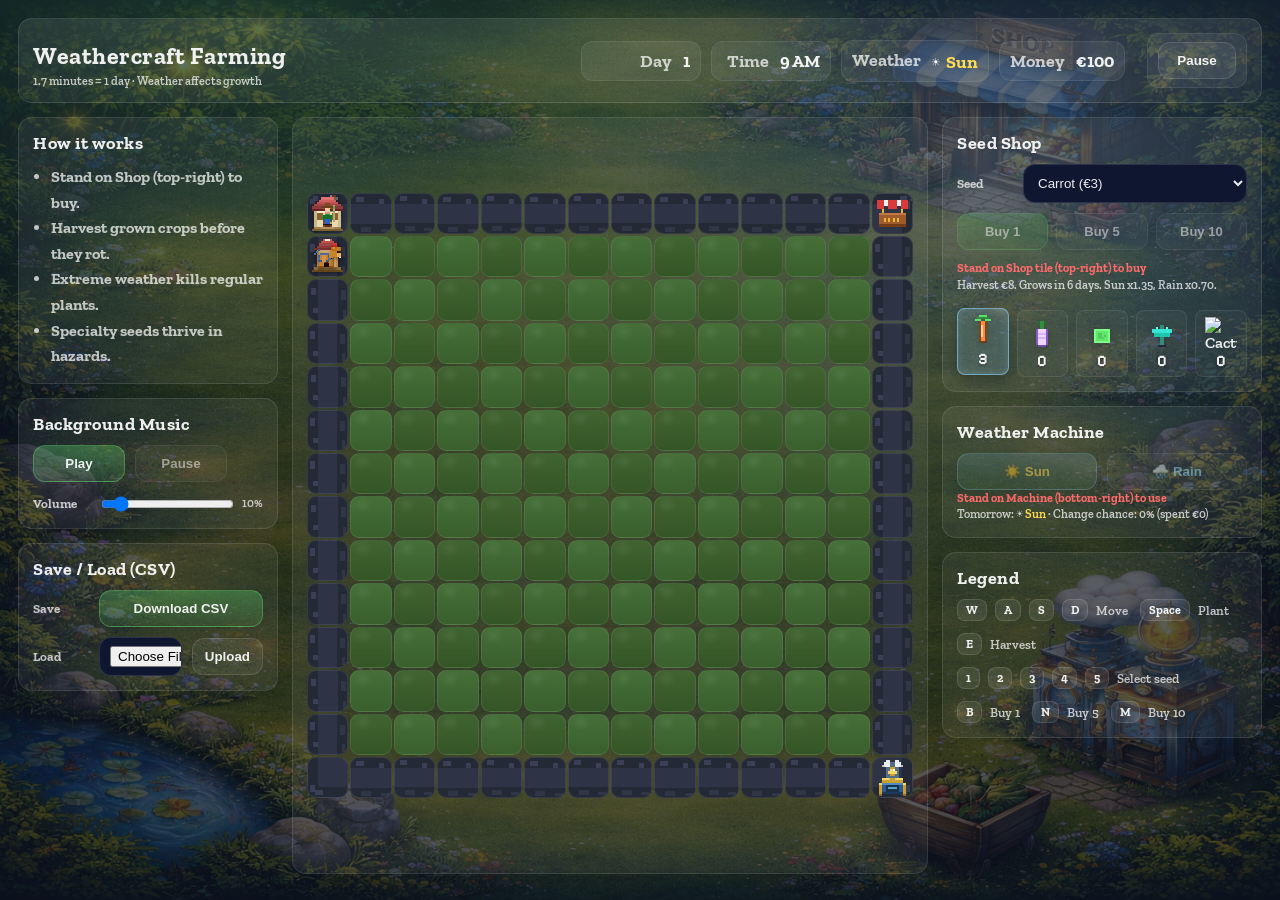
==== index.html @ 0301cd98 "Added Dog" ====
<!doctype html>
<html lang="en">
  <head>
    <meta charset="UTF-8" />
    <meta name="viewport" content="width=device-width, initial-scale=1.0" />
    <title>Weathercraft Farming</title>
    <link rel="stylesheet" href="./css/styles.css" />
    <link rel="stylesheet" href="./css/layout.css" />
  </head>
  <body>
    <div class="app">
      <header class="header">
        <div class="title">
          <div class="title__name">Weathercraft Farming</div>
          <div class="title__hint"><span id="day-length-minutes">5</span> minutes = 1 day · Weather affects growth</div>
        </div>
        <div class="hud" aria-label="Game status">
          <div class="hud__item"><span class="hud__label">Day</span> <span id="day-value">1</span></div>
          <div class="hud__item"><span class="hud__label">Time</span> <span id="time-value">12 AM</span></div>
          <div class="hud__item">
            <span class="hud__label">Weather</span>
            <span class="hud__weather">
              <span id="weather-icon" class="weather-icon" aria-hidden="true">☀️</span>
              <span id="weather-value">Sun</span>
            </span>
          </div>
          <div class="hud__item"><span class="hud__label">Money</span> €<span id="money-value">0</span></div>
          <div class="hud__item hud__item--btn">
            <button id="pause-btn" class="btn pause-btn" type="button">Pause</button>
          </div>
        </div>
      </header>

      <main class="main">
        <aside class="panel panel--left" aria-label="Help and settings">
          <div class="card">
            <div class="card__title">How it works</div>
            <ul class="list">
              <li><b>Stand on Shop (top-right) to buy.</b></li>
              <li><b>Harvest grown crops before they rot.</b></li>
              <li><b>Extreme weather kills regular plants.</b></li>
              <li><b>Specialty seeds thrive in hazards.</b></li>
            </ul>
          </div>

          <div class="card">
            <div class="card__title">Background Music</div>
            <div class="music-controls">
              <button id="music-play-btn" class="btn btn--primary" type="button">Play</button>
              <button id="music-pause-btn" class="btn" type="button">Pause</button>
            </div>
            <div class="music-volume-row">
              <div class="label">Volume</div>
              <input id="music-volume" class="music-volume" type="range" min="0" max="100" step="1" value="10" />
              <div class="small" id="music-volume-value">10%</div>
            </div>
          </div>

          <div class="card">
            <div class="card__title">Save / Load (CSV)</div>
            <div class="shop-row">
              <div class="label">Save</div>
              <button id="save-csv-btn" class="btn btn--primary" type="button">Download CSV</button>
            </div>
            <div class="shop-row">
              <div class="label">Load</div>
              <div class="load-row">
                <input id="load-csv-input" class="file-input" type="file" accept=".csv" />
                <button id="load-csv-btn" class="btn" type="button">Upload</button>
              </div>
            </div>
            <div class="small" id="save-load-status"></div>
          </div>
        </aside>

        <section class="game-wrap" aria-label="Farm view">
          <div class="grid-viewport-wrap">
            <div class="grid-viewport">
              <div id="grid" class="grid" role="grid" aria-label="Farm grid"></div>
            </div>
          </div>
        </section>

        <aside class="panel panel--right" aria-label="Shop and weather">
          <div class="card">
            <div class="card__title">Seed Shop</div>
            <div class="shop-row">
              <label class="label" for="seed-select">Seed</label>
              <select id="seed-select" class="select"></select>
            </div>
            <div class="seed-actions">
              <div class="seed-actions__btns">
                <button id="buy-seed-btn" class="btn btn--primary" type="button">Buy 1</button>
                <button id="buy-seed-5-btn" class="btn" type="button">Buy 5</button>
                <button id="buy-seed-10-btn" class="btn" type="button">Buy 10</button>
              </div>
              <div class="small" id="seed-info"></div>
            </div>

            <div id="inventory-grid" class="inventory-grid"></div>
          </div>

          <div class="card">
            <div class="card__title">Weather Machine</div>
            <div class="weather-machine-row" role="group" aria-label="Set tomorrow weather">
              <button id="weather-machine-sun-btn" class="btn btn--weather" type="button">
                ☀️ <span class="text--sun">Sun</span>
              </button>
              <button id="weather-machine-rain-btn" class="btn btn--weather" type="button">
                🌧️ <span class="text--rain">Rain</span>
              </button>
            </div>
            <div class="small" id="weather-machine-info">Tomorrow: ☀️ Sun</div>
          </div>

          <div class="card">
            <div class="card__title">Legend</div>
            <div class="legend" aria-label="Controls">
              <div class="legend__row"><span class="kbd">W</span><span class="kbd">A</span><span class="kbd">S</span><span class="kbd">D</span> Move</div>
              <div class="legend__row"><span class="kbd">Space</span> Plant</div>
              <div class="legend__row"><span class="kbd">E</span> Harvest</div>
              <div class="legend__row"><span class="kbd">1</span><span class="kbd">2</span><span class="kbd">3</span><span class="kbd">4</span><span class="kbd">5</span> Select seed</div>
              <div class="legend__row"><span class="kbd">B</span> Buy 1</div>
              <div class="legend__row"><span class="kbd">N</span> Buy 5</div>
              <div class="legend__row"><span class="kbd">M</span> Buy 10</div>
            </div>
          </div>
        </aside>
      </main>
    </div>

    <audio
      id="bgm"
      src="./assets/audio/music-day-01.mp3"
      preload="auto"
      autoplay
      loop
      aria-hidden="true"
    ></audio>
    <audio
      id="rain-sfx"
      src="./assets/audio/music-effects-rain.mp3"
      preload="auto"
      loop
      aria-hidden="true"
    ></audio>
    <audio
      id="sunny-sfx"
      src="./assets/audio/music-effects-sunny.mp3"
      preload="auto"
      loop
      aria-hidden="true"
    ></audio>
    <audio
      id="rooster-sfx"
      src="./assets/audio/music-effects-cockadoodledoo.mp3"
      preload="auto"
      aria-hidden="true"
    ></audio>

    <script src="./js/constants.js"></script>
    <script src="./js/game-mechanics.js"></script>
    <script src="./js/game-state.js"></script>
    <script src="./js/game-services.js"></script>
    <script src="./js/audio.js"></script>
    <script src="./js/game-ui.js"></script>
    <script src="./js/dog.js"></script>
    <script src="./js/main.js"></script>
  </body>
</html>
---- css/styles.css ----
@import url('https://fonts.googleapis.com/css2?family=Zilla+Slab:wght@600;700&family=Pixelify+Sans:wght@400;500;600;700&display=swap');

:root{
  --bg: #0b1020;
  --panel: rgba(255,255,255,0.06);
  --text: rgba(255,255,255,0.92);
  --muted: rgba(255,255,255,0.72);
  --grid-line: rgba(255,255,255,0.08);
  --path: #2a2f3e;
  --field: #2a4a2d;
  --field-alt: #2f5634;
  --focus: #8bd3ff;
  --accent: #62d36f;
  --danger: #ff6b6b;

  /* Weather Colors */
  --sun: #ffdc50;
  --rain: #8bd3ff;

  /* Hazard Colors */
  --waterlogged-grad: linear-gradient(180deg, #0a2d7c, #05183d);
  --scorched-grad: linear-gradient(180deg, #c58a00, #6b3f00);
  --waterlogged-border: rgba(120,200,255,0.70);
  --scorched-border: rgba(255,230,120,0.75);

  /* Crop Sizes */
  --size-seed: 31.82%;
  --size-sprout: 54.55%;
  --size-grown: 77.27%;
  --size-cactus-seed: 40.91%;
  --size-cactus-sprout: 63.64%;
  --size-cactus-grown: 95.45%;

  /* Fonts */
  --font-base: "Zilla Slab", "Courier New", Courier, monospace;
}

/* Global Pixel Rendering */
img, .tile--path { image-rendering: pixelated; }

.text--sun { color: var(--sun); }
.text--rain { color: var(--rain); }
.text--night { color: #b8ccff; }

*{ box-sizing: border-box; }
html, body { height: 100%; }
body{
  margin: 0;
  font-family: var(--font-base);
  font-weight: 600;
  background:
    radial-gradient(1200px 800px at 20% 0%, rgba(98,211,111,0.18), transparent 55%),
    radial-gradient(1000px 700px at 80% 20%, rgba(139,211,255,0.18), transparent 60%),
    linear-gradient(180deg, rgba(11,16,32,0.72), rgba(11,16,32,0.72)),
    url("../assets/sprites/wallpaper.png");
  background-size: auto, auto, auto, cover;
  background-position: center, center, center, center;
  background-repeat: no-repeat;
  background-color: var(--bg); /* fallback */
  color: var(--text);
}

.header{
  display: flex;
  align-items: flex-end;
  justify-content: space-between;
  gap: 16px;
  padding: 14px 14px;
  background: linear-gradient(180deg, rgba(255,255,255,0.09), rgba(255,255,255,0.05));
  border: 1px solid rgba(255,255,255,0.10);
  border-radius: 14px;
}

.title__name{
  font-family: var(--font-base);
  font-size: 24px;
  font-weight: 700;
  letter-spacing: 0.5px;
}
.title__hint{
  margin-top: 4px;
  font-size: 12px;
  color: var(--muted);
}

.hud{
  display: flex;
  flex-wrap: wrap;
  gap: 10px;
  align-items: center;
  justify-content: flex-end;
}
.hud__item{
  background: rgba(255,255,255,0.06);
  border: 1px solid rgba(255,255,255,0.08);
  border-radius: 12px;
  padding: 8px 10px;
  min-width: 120px;
  text-align: right;
  font-family: var(--font-base);
  font-weight: 700;
  font-size: 18px;
}
.hud__label{
  display: inline-block;
  color: var(--muted);
  margin-right: 8px;
  font-size: 18px;
  font-family: var(--font-base);
  font-weight: 700;
}
.hud__item--btn{
  min-width: 100px;
  text-align: center;
}
.pause-btn{
  width: 100%;
}
.hud__weather{
  display: inline-flex;
  align-items: center;
  gap: 6px;
}
.weather-icon{
  font-size: 14px;
  line-height: 1;
  transform: translateY(1px);
}

.game-wrap{
  position: relative;
  background: var(--panel);
  border: 1px solid rgba(255,255,255,0.10);
  border-radius: 14px;
  padding: 14px;
  min-width: 0;
  min-height: 0;
  display: flex;
  flex-direction: column;
  /* Sunny field palette; rain overrides below. */
  --field: #3a5f2a;
  --field-alt: #3f6a32;
}

/* Fills the farm card; size query drives the square grid. */
.grid-viewport-wrap{
  flex: 1 1 auto;
  min-height: 0;
  min-width: 0;
  display: flex;
  align-items: center;
  justify-content: center;
  container-type: size;
  container-name: game-viewport;
}

/* Square farm: fit inside .grid-viewport-wrap (viewport minus header, chrome). */
.grid-viewport{
  width: min(100%, min(calc(100vw - 36px), calc(100dvh - 340px)));
  aspect-ratio: 1 / 1;
  max-width: 100%;
  max-height: 100%;
  margin: 0 auto;
}
@supports (width: 1cqw){
  .grid-viewport{
    width: min(100%, min(100cqw, 100cqh));
  }
}
@supports not (height: 100dvh){
  .grid-viewport{
    width: min(100%, min(calc(100vw - 36px), calc(100vh - 340px)));
  }
}

.game-wrap.weather--rain{
  /* Keep it green (not blue). Waterlogged tiles handle the blue overlay. */
  --field: #2c4a26;
  --field-alt: #2f552a;
}

.grid{
  display: grid;
  grid-template-columns: repeat(14, 1fr);
  grid-template-rows: repeat(14, 1fr);
  gap: clamp(1px, 0.35vmin, 2px);
  width: 100%;
  height: 100%;
  user-select: none;
  outline: none;
}

.tile{
  position: relative;
  width: 100%;
  height: 100%;
  min-width: 0;
  min-height: 0;
  border-radius: 22%;
  border: 1px solid var(--grid-line);
  overflow: hidden;
}
.tile--path{
  background-color: var(--path);
  background-size: cover;
  image-rendering: pixelated;
}
.tile--field{
  background:
    radial-gradient(16px 14px at 30% 20%, rgba(255,255,255,0.06), transparent 60%),
    linear-gradient(180deg, rgba(255,255,255,0.03), rgba(0,0,0,0.10)),
    var(--field);
}
.tile--field.alt{
  background:
    radial-gradient(16px 14px at 30% 20%, rgba(255,255,255,0.06), transparent 60%),
    linear-gradient(180deg, rgba(255,255,255,0.03), rgba(0,0,0,0.10)),
    var(--field-alt);
}
.tile--highlight{
  box-shadow: 0 0 0 2px rgba(139,211,255,0.6) inset;
}

.tile--waterlogged,
.tile--scorched {
  background: transparent !important;
}

.tile--waterlogged { border-color: var(--waterlogged-border); }
.tile--scorched { border-color: var(--scorched-border); }

.tile--waterlogged::before,
.tile--scorched::before {
  content: "";
  position: absolute;
  inset: 0;
  z-index: 1;
  pointer-events: none;
}

.tile--waterlogged::before { background: var(--waterlogged-grad); }
.tile--scorched::before { background: var(--scorched-grad); }

.tile--black{
  /* Solid black for rotted tiles (no crop planting allowed while active). */
  background: #050505 !important;
  border-color: rgba(255,255,255,0.10) !important;
}

.crop{
  position: absolute;
  left: 50%;
  top: 52%;
  transform: translate(-50%, -50%);
  /* Sizes relative to ~44px reference tile */
  width: 77.27%;
  height: 77.27%;
  max-width: 95%;
  max-height: 95%;
  border-radius: 22.7%;
  border: 1px solid rgba(255,255,255,0.18);
  background: transparent;
  z-index: 2;
}
.crop[data-stage="seed"] {
  width: var(--size-seed);
  height: var(--size-seed);
  border-radius: 999px;
  background: rgba(255,255,255,0.18);
}
.crop[data-stage="sprout"] {
  width: var(--size-sprout);
  height: var(--size-sprout);
  border-radius: 22.7%;
}
.crop[data-stage="grown"] {
  width: var(--size-grown);
  height: var(--size-grown);
  border-radius: 27.3%;
}
.crop[data-crop="cactusfruit"][data-stage="seed"] {
  width: var(--size-cactus-seed);
  height: var(--size-cactus-seed);
}
.crop[data-crop="cactusfruit"][data-stage="sprout"] {
  width: var(--size-cactus-sprout);
  height: var(--size-cactus-sprout);
}
.crop[data-crop="cactusfruit"][data-stage="grown"] {
  width: var(--size-cactus-grown);
  height: var(--size-cactus-grown);
  border-radius: 31.8%;
}

.crop__label{
  position: absolute;
  left: 50%;
  top: 50%;
  transform: translate(-50%, -50%);
  font-weight: 800;
  font-size: clamp(8px, 2.8vmin, 12px);
  letter-spacing: 0.2px;
  color: rgba(0,0,0,0.65);
  mix-blend-mode: screen;
  display: none;
}

.crop__img{
  position: absolute;
  left: 50%;
  top: 50%;
  transform: translate(-50%, -50%);
  width: 100%;
  height: 100%;
  display: block;
  object-fit: contain;
  pointer-events: none;
}
.crop__bar{
  position: absolute;
  left: 13.6%;
  right: 13.6%;
  bottom: 13.6%;
  height: 11.36%;
  min-height: 3px;
  border-radius: 999px;
  background: rgba(0,0,0,0.32);
  border: 1px solid rgba(255,255,255,0.10);
  overflow: hidden;
}
.crop__bar-fill{
  height: 100%;
  width: 0%;
  background: linear-gradient(90deg, rgba(98,211,111,0.95), rgba(139,211,255,0.95));
}

.harvest-ready{
  position: absolute;
  top: 9.09%;
  right: 9.09%;
  width: clamp(12px, 36.36%, 22px);
  height: clamp(12px, 36.36%, 22px);
  border-radius: 37.5%;
  background: rgba(255, 220, 80, 0.95);
  color: rgba(25, 12, 0, 0.92);
  font-weight: 900;
  font-size: clamp(8px, 2.8vmin, 12px);
  display: flex;
  align-items: center;
  justify-content: center;
  z-index: 3;
  pointer-events: none;
  border: 1px solid rgba(0,0,0,0.18);
}

.farmer{
  position: absolute;
  inset: 0;
  display: grid;
  place-items: center;
  font-size: clamp(12px, 4vmin, 18px);
  z-index: 2;
}

.farmer__img{
  width: clamp(16px, 59.09%, 40px);
  height: clamp(16px, 59.09%, 40px);
  display: block;
  pointer-events: none;
}

.legend{
  flex-shrink: 0;
  margin-top: 12px;
  color: var(--muted);
  display: flex;
  flex-wrap: wrap;
  gap: 12px;
  font-size: 13px;
}
.card .legend{
  margin-top: 0;
}
.legend__row{
  display: flex;
  align-items: center;
  gap: 8px;
}
.legend__hint-panel{
  width: 100%;
  color: var(--muted);
  font-size: 12px;
  line-height: 1.4;
  padding: 8px 10px;
  margin-top: -2px;
  background: rgba(255,255,255,0.04);
  border: 1px solid rgba(255,255,255,0.08);
  border-radius: 10px;
}

.seed-actions{
  display: flex;
  flex-direction: column;
  gap: 10px;
  margin-top: 10px;
}
.seed-actions__btns{
  display: flex;
  gap: 8px;
}
.seed-actions__btns .btn{
  flex: 1;
  min-width: 0;
  padding: 10px 4px;
  font-size: 13px;
}

.inventory-grid {
  display: flex;
  gap: 8px;
  margin-top: 16px;
  flex-wrap: nowrap;
}

.inventory-item {
  display: flex;
  flex-direction: column;
  align-items: center;
  gap: 2px;
  padding: 6px 4px;
  background: rgba(255, 255, 255, 0.03);
  border: 1px solid rgba(255, 255, 255, 0.08);
  border-radius: 8px;
  flex: 1;
  min-width: 0;
  cursor: pointer;
  transition: all 0.2s cubic-bezier(0.175, 0.885, 0.32, 1.275);
}

.inventory-item:hover {
  background: rgba(255, 255, 255, 0.1);
  border-color: rgba(139, 211, 255, 0.5);
  transform: translateY(-4px) scale(1.05);
  box-shadow: 0 4px 12px rgba(0,0,0,0.2);
}

.inventory-item--selected {
  background: rgba(139, 211, 255, 0.14) !important;
  border-color: rgba(139, 211, 255, 0.62) !important;
  box-shadow: 
    0 4px 12px rgba(0, 0, 0, 0.25),
    inset 0 0 8px rgba(139, 211, 255, 0.22);
  transform: translateY(-2px);
}

.inventory-item--selected:hover {
  transform: translateY(-4px) scale(1.05);
}

.inventory-item__img {
  width: 32px;
  height: 32px;
  object-fit: contain;
  filter: drop-shadow(0 2px 4px rgba(0,0,0,0.2));
}

.inventory-item__count {
  font-family: 'Pixelify Sans', cursive;
  font-size: 16px;
  font-weight: 700;
  color: var(--text);
  text-align: center;
  text-shadow: 0 1px 2px rgba(0,0,0,0.5);
}
.kbd{
  font-size: 12px;
  font-weight: 700;
  color: rgba(255,255,255,0.92);
  padding: 3px 8px;
  background: rgba(255,255,255,0.08);
  border: 1px solid rgba(255,255,255,0.12);
  border-radius: 8px;
}

.panel{
  display: flex;
  flex-direction: column;
  gap: 14px;
}
.card{
  background: var(--panel);
  border: 1px solid rgba(255,255,255,0.10);
  border-radius: 14px;
  padding: 14px;
}
.card__title{
  font-family: var(--font-base);
  font-size: 18px;
  font-weight: 700;
  letter-spacing: 0.5px;
  margin-bottom: 10px;
}
.shop-row{
  display: grid;
  grid-template-columns: 56px 1fr;
  gap: 10px;
  align-items: center;
  margin-top: 10px;
}

.weather-machine-row{
  display: grid;
  grid-template-columns: 1fr 1fr;
  gap: 10px;
  margin-top: 8px;
}
.btn--weather{
  background: rgba(255,255,255,0.06);
  transition: all 0.2s cubic-bezier(0.175, 0.885, 0.32, 1.275);
}
.btn--weather:hover {
  background: rgba(255, 255, 255, 0.1);
  border-color: rgba(139, 211, 255, 0.5);
  transform: translateY(-4px) scale(1.05);
  box-shadow: 0 4px 12px rgba(0,0,0,0.2);
}
.btn--weather.btn--active{
  background: linear-gradient(180deg, rgba(139,211,255,0.25), rgba(98,211,111,0.12));
  border-color: rgba(139,211,255,0.42);
  box-shadow: 0 4px 12px rgba(0,0,0,0.15);
}
.btn--weather.btn--active:hover {
  transform: translateY(-4px) scale(1.05);
  box-shadow: 0 6px 16px rgba(139,211,255,0.25);
}
.btn--weather:active, .btn--weather.btn--active:active {
  transform: translateY(2px) scale(0.98);
  box-shadow: 0 1px 4px rgba(0,0,0,0.2);
  transition: all 0.05s;
}

.load-row{
  display: flex;
  gap: 10px;
  align-items: center;
  min-width: 0;
  flex-wrap: wrap; /* allow wrapping instead of overflowing on tight screens */
}
.file-input{
  flex: 1;
  background: #0f1630;
  color: var(--text);
  border: 1px solid rgba(255,255,255,0.12);
  border-radius: 12px;
  padding: 8px 10px;
  min-width: 0; /* allow shrinking inside flex/grid */
}

@media (max-width: 420px){
  .shop-row{
    grid-template-columns: 52px 1fr;
  }
  .file-input{
    padding: 8px 8px;
    font-size: 12px;
  }
}

@media (max-width: 360px){
  .load-row{
    flex-direction: column;
    align-items: stretch;
  }
}
.label{
  color: var(--muted);
  font-size: 13px;
  font-family: var(--font-base);
  font-weight: 700;
}
.select{
  width: 100%;
  background: #0f1630;
  color: var(--text);
  border: 1px solid rgba(255,255,255,0.12);
  border-radius: 12px;
  padding: 10px 10px;
  color-scheme: dark;
}
.select:hover{
  background: #121c3a;
  border-color: rgba(139,211,255,0.28);
}
.select:focus{
  outline: none;
  box-shadow: 0 0 0 3px rgba(139,211,255,0.20);
  border-color: rgba(139,211,255,0.42);
}
.select option{
  background: #0f1630;
  color: rgba(255,255,255,0.92);
}
.btn{
  cursor: pointer;
  border: 1px solid rgba(255,255,255,0.12);
  border-radius: 12px;
  background: rgba(255,255,255,0.06);
  color: var(--text);
  padding: 10px 12px;
  font-weight: 700;
}
.btn:disabled{
  opacity: 0.55;
  cursor: not-allowed;
}
.btn--primary{
  background: linear-gradient(180deg, rgba(98,211,111,0.35), rgba(98,211,111,0.12));
  border-color: rgba(98,211,111,0.40);
}
.small{
  color: var(--muted);
  font-size: 12px;
  line-height: 1.4;
}
.list{
  margin: 0;
  padding-left: 18px;
  color: var(--muted);
  line-height: 1.6;
}

.music-controls{
  display: flex;
  gap: 10px;
  align-items: center;
  margin-top: 8px;
  flex-wrap: wrap;
}

.music-controls .btn{
  min-width: 92px;
}

.music-volume-row{
  display: grid;
  grid-template-columns: 56px 1fr auto;
  gap: 10px;
  align-items: center;
  margin-top: 12px;
}

.music-volume{
  width: 100%;
}

/* Weather Machine Icon Pulse */
.weather-machine-icon--map {
  animation: machine-pulse 3s infinite ease-in-out;
}

@keyframes machine-pulse {
  0% { transform: scale(1) translateY(0); }
  50% { transform: scale(1.05) translateY(-2%); }
  100% { transform: scale(1) translateY(0); }
}

/* Shop Icon Swaying */
.shop-icon--map {
  transform-origin: 50% 87.5%; /* Correct anchor for the base at y=14 in the 16x16 SVG. */
  animation: shop-sway 5.7s infinite ease-in-out;
}

@keyframes shop-sway {
  0% { transform: skewX(-7.5deg); }
  50% { transform: skewX(7.5deg); }
  100% { transform: skewX(-7.5deg); }
}
---- css/layout.css ----
/*
 * layout.css — app shell only: grid, column widths, region placement, responsive order.
 * Colours, borders, and component chrome live in styles.css (:root tokens + rules).
 *
 * regions:
 *   .header       — title block + HUD row (Day, Time, Weather, Money, Pause)
 *   .panel--left  — How to Play, Music, Save / Load
 *   .game-wrap    — playfield (#grid) only
 *   .panel--right — Seed Shop, Weather Machine, Legend
 */

.app {
  max-width: 1280px;
  margin: 0 auto;
  padding: 18px 18px 26px;
  box-sizing: border-box;
}

.main {
  display: grid;
  grid-template-columns: minmax(220px, 260px) minmax(0, 1fr) minmax(280px, 320px);
  grid-template-areas: "left center right";
  gap: 14px;
  margin-top: 14px;
  align-items: start;
}

/* One-screen desktop: fill viewport; main row height caps to remaining space; sidebars scroll. */
@media (min-width: 961px) {
  html,
  body {
    height: 100dvh;
    max-height: 100dvh;
    overflow: hidden;
  }

  .app {
    height: 100%;
    max-height: 100%;
    display: flex;
    flex-direction: column;
  }

  .header {
    flex-shrink: 0;
  }

  .main {
    flex: 1;
    min-height: 0;
    align-items: stretch;
  }

  .panel--left,
  .panel--right {
    min-height: 0;
    overflow-y: auto;
    overflow-x: hidden;
    overscroll-behavior: contain;
  }

  .game-wrap {
    height: 100%;
    min-height: 0;
  }
}

.panel--left {
  grid-area: left;
}

.game-wrap {
  grid-area: center;
}

.panel--right {
  grid-area: right;
}

/* Slightly more space before Pause (matches header wireframe). */
.hud__item--btn {
  margin-left: 12px;
}

@media (max-width: 960px) {
  .main {
    grid-template-columns: 1fr;
    grid-template-areas:
      "center"
      "right"
      "left";
  }

  .hud__item--btn {
    margin-left: 0;
  }

  html,
  body {
    height: auto;
    max-height: none;
    overflow: auto;
  }

  .app {
    height: auto;
    max-height: none;
    display: block;
  }

  .main {
    min-height: 0;
  }

  .panel--left,
  .panel--right {
    overflow: visible;
  }

  .game-wrap {
    height: auto;
  }
}
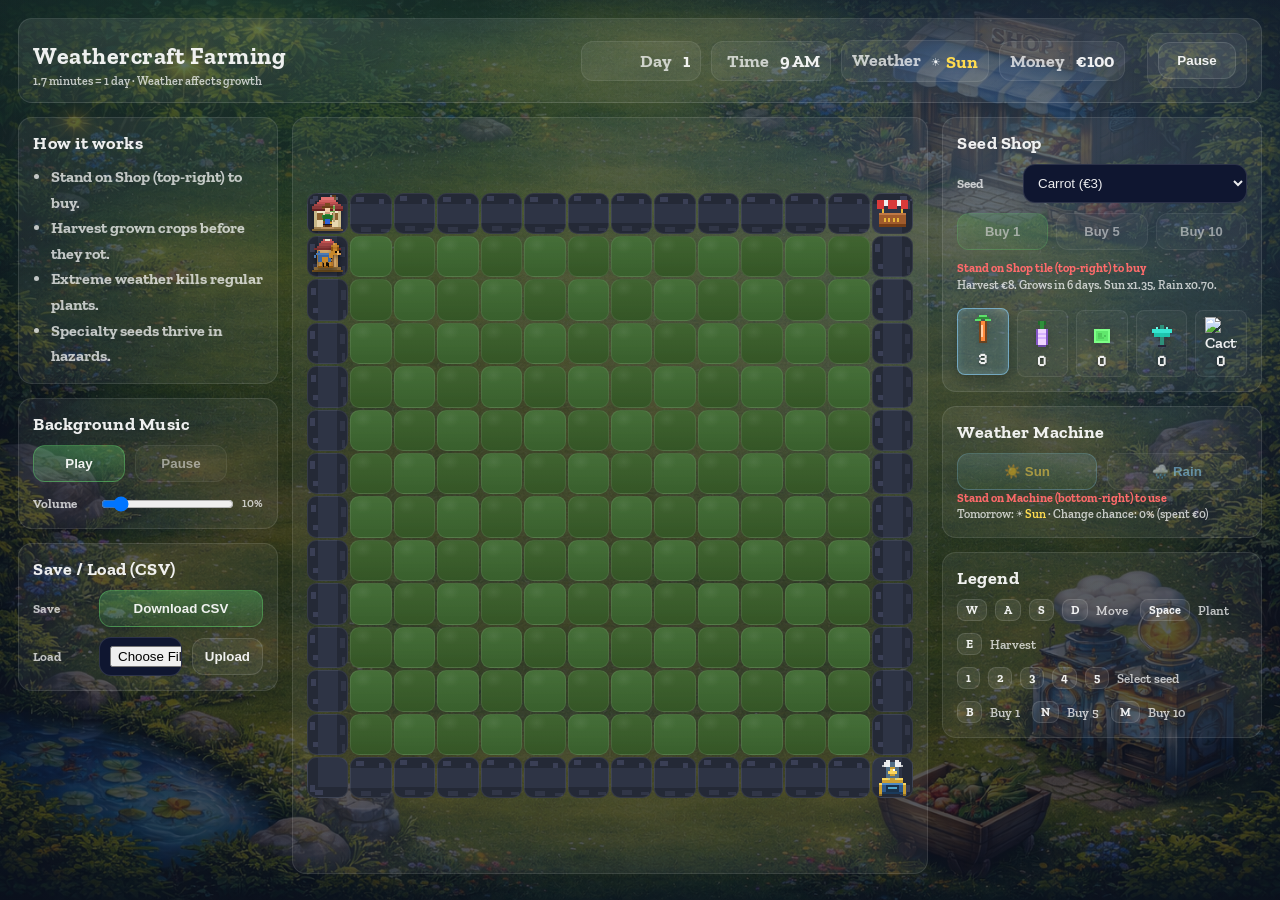
==== commit 6571a5bc: "nicer dog." ====
--- a/index.html
+++ b/index.html
@@ -133,7 +133,6 @@
       id="bgm"
       src="./assets/audio/music-day-01.mp3"
       preload="auto"
-      autoplay
       loop
       aria-hidden="true"
     ></audio>
--- a/css/styles.css
+++ b/css/styles.css
@@ -33,6 +33,7 @@
 
   /* Fonts */
   --font-base: "Zilla Slab", "Courier New", Courier, monospace;
+  --font-pixel: "Pixelify Sans", "Courier New", Courier, monospace;
 }
 
 /* Global Pixel Rendering */
@@ -43,7 +44,7 @@
 .text--night { color: #b8ccff; }
 
 *{ box-sizing: border-box; }
-html, body { height: 100%; }
+/* html/body height is controlled entirely by layout.css per-breakpoint; no base height set here */
 body{
   margin: 0;
   font-family: var(--font-base);
@@ -203,7 +204,7 @@
 .tile--path{
   background-color: var(--path);
   background-size: cover;
-  image-rendering: pixelated;
+  /* image-rendering: pixelated — already applied globally via `img, .tile--path` above */
 }
 .tile--field{
   background:
@@ -300,8 +301,7 @@
   font-weight: 800;
   font-size: clamp(8px, 2.8vmin, 12px);
   letter-spacing: 0.2px;
-  color: rgba(0,0,0,0.65);
-  mix-blend-mode: screen;
+  color: rgba(0,0,0,0.65); /* mix-blend-mode: screen removed — it made dark text invisible on dark bg */
   display: none;
 }
 
@@ -465,7 +465,7 @@
 }
 
 .inventory-item__count {
-  font-family: 'Pixelify Sans', cursive;
+  font-family: var(--font-pixel);
   font-size: 16px;
   font-weight: 700;
   color: var(--text);
@@ -585,7 +585,7 @@
   border: 1px solid rgba(255,255,255,0.12);
   border-radius: 12px;
   padding: 10px 10px;
-  color-scheme: dark;
+  color-scheme: dark; /* removed duplicate color: var(--text) */
 }
 .select:hover{
   background: #121c3a;
--- a/css/layout.css
+++ b/css/layout.css
@@ -31,6 +31,9 @@
   body {
     height: 100dvh;
     max-height: 100dvh;
+    /* overflow:clip would be safer (doesn't affect scroll chaining) but
+       overflow:hidden is kept for broader browser support — ensure no
+       fixed/absolute children overflow the viewport unintentionally. */
     overflow: hidden;
   }
 
@@ -47,7 +50,7 @@
 
   .main {
     flex: 1;
-    min-height: 0;
+    /* min-height: 0 removed — already the browser default for flex children */
     align-items: stretch;
   }
 
@@ -57,11 +60,18 @@
     overflow-y: auto;
     overflow-x: hidden;
     overscroll-behavior: contain;
+    scrollbar-width: thin;
+    scrollbar-color: rgba(255,255,255,0.15) transparent;
   }
 
   .game-wrap {
     height: 100%;
     min-height: 0;
+  }
+
+  /* Pause button spacing — desktop only, avoids the mobile reset */
+  .hud__item--btn {
+    margin-left: 12px;
   }
 }
 
@@ -77,10 +87,7 @@
   grid-area: right;
 }
 
-/* Slightly more space before Pause (matches header wireframe). */
-.hud__item--btn {
-  margin-left: 12px;
-}
+/* Slightly more space before Pause — rule lives inside the desktop media query above. */
 
 @media (max-width: 960px) {
   .main {
@@ -91,9 +98,7 @@
       "left";
   }
 
-  .hud__item--btn {
-    margin-left: 0;
-  }
+  /* .hud__item--btn margin-left reset no longer needed — rule is desktop-only now */
 
   html,
   body {
@@ -108,10 +113,6 @@
     display: block;
   }
 
-  .main {
-    min-height: 0;
-  }
-
   .panel--left,
   .panel--right {
     overflow: visible;
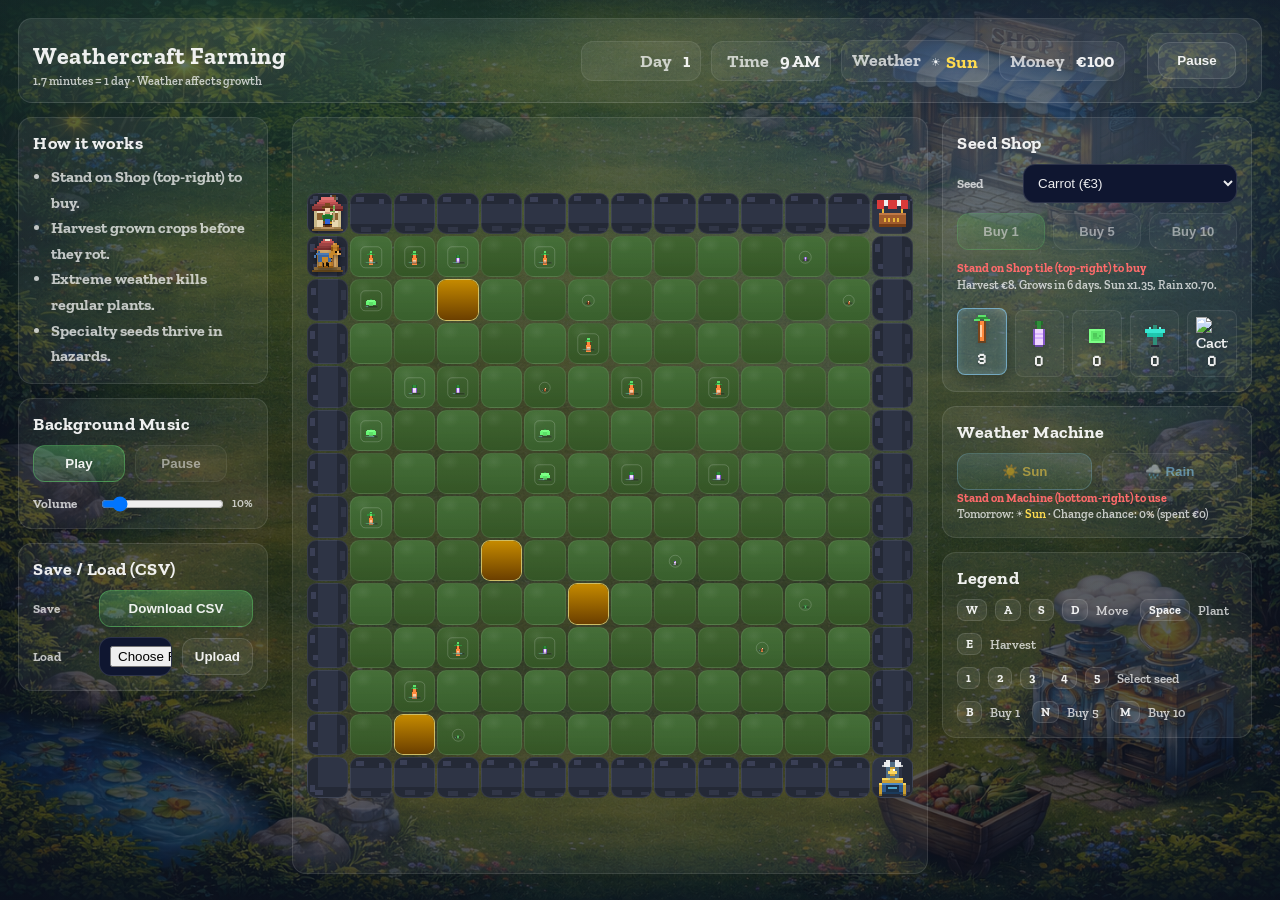
==== commit ccdc3e8e: "Add random day/night BGM and night wallpaper Add two day and two night BGM files and a night wallpap" ====
--- a/index.html
+++ b/index.html
@@ -131,7 +131,7 @@
 
     <audio
       id="bgm"
-      src="./assets/audio/music-day-01.mp3"
+      src="./assets/audio/Cozy%20Field%20Sunrise%201.mp3"
       preload="auto"
       loop
       aria-hidden="true"
--- a/css/styles.css
+++ b/css/styles.css
@@ -49,16 +49,21 @@
   margin: 0;
   font-family: var(--font-base);
   font-weight: 600;
+  --wallpaper-url: url("../assets/sprites/wallpaper.png");
   background:
     radial-gradient(1200px 800px at 20% 0%, rgba(98,211,111,0.18), transparent 55%),
     radial-gradient(1000px 700px at 80% 20%, rgba(139,211,255,0.18), transparent 60%),
     linear-gradient(180deg, rgba(11,16,32,0.72), rgba(11,16,32,0.72)),
-    url("../assets/sprites/wallpaper.png");
+    var(--wallpaper-url);
   background-size: auto, auto, auto, cover;
   background-position: center, center, center, center;
   background-repeat: no-repeat;
   background-color: var(--bg); /* fallback */
   color: var(--text);
+}
+
+body.body--night{
+  --wallpaper-url: url("../assets/sprites/wallpaper%20night.png");
 }
 
 .header{
@@ -157,7 +162,14 @@
 
 /* Square farm: fit inside .grid-viewport-wrap (viewport minus header, chrome). */
 .grid-viewport{
-  width: min(100%, min(calc(100vw - 36px), calc(100dvh - 340px)));
+  /*
+   * Fallback: subtract both sidebars (max 260px + 320px), two gaps (14px×2),
+   * app padding (18px×2), and a little breathing room so the grid never
+   * reacts to scrollbar gutter changes on the side panels.
+   * The @supports block below overrides this with precise container-query units
+   * in any browser that supports them.
+   */
+  width: min(100%, min(calc(100vw - 660px), calc(100dvh - 340px)));
   aspect-ratio: 1 / 1;
   max-width: 100%;
   max-height: 100%;
@@ -170,7 +182,7 @@
 }
 @supports not (height: 100dvh){
   .grid-viewport{
-    width: min(100%, min(calc(100vw - 36px), calc(100vh - 340px)));
+    width: min(100%, min(calc(100vw - 660px), calc(100vh - 340px)));
   }
 }
 
--- a/css/layout.css
+++ b/css/layout.css
@@ -62,6 +62,9 @@
     overscroll-behavior: contain;
     scrollbar-width: thin;
     scrollbar-color: rgba(255,255,255,0.15) transparent;
+    /* Reserves scrollbar gutter permanently so its appearance/disappearance
+       never causes a layout reflow that would resize .game-wrap. */
+    scrollbar-gutter: stable;
   }
 
   .game-wrap {
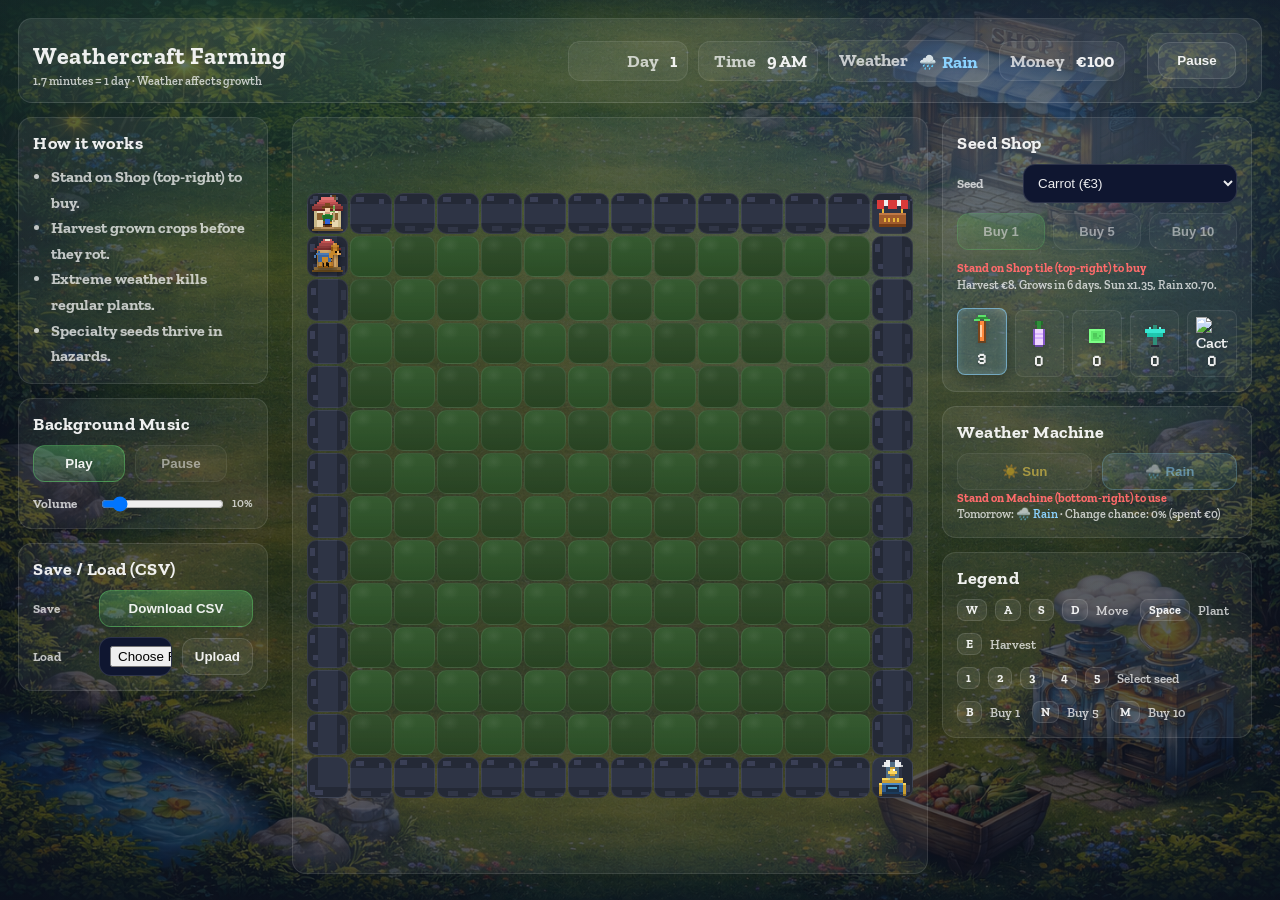
==== commit 4bbdc054: "Dog is back (after being broken)" ====
--- a/index.html
+++ b/index.html
@@ -157,13 +157,13 @@
       aria-hidden="true"
     ></audio>
 
-    <script src="./js/constants.js"></script>
-    <script src="./js/game-mechanics.js"></script>
-    <script src="./js/game-state.js"></script>
-    <script src="./js/game-services.js"></script>
-    <script src="./js/audio.js"></script>
-    <script src="./js/game-ui.js"></script>
-    <script src="./js/dog.js"></script>
-    <script src="./js/main.js"></script>
+    <script src="./js/constants.js" defer></script>
+    <script src="./js/game-mechanics.js" defer></script>
+    <script src="./js/game-state.js" defer></script>
+    <script src="./js/game-services.js" defer></script>
+    <script src="./js/audio.js" defer></script>
+    <script src="./js/game-ui.js" defer></script>
+    <script src="./js/dog.js" defer></script>
+    <script src="./js/main.js" defer></script>
   </body>
 </html>
--- a/css/styles.css
+++ b/css/styles.css
@@ -1,49 +1,47 @@
 @import url('https://fonts.googleapis.com/css2?family=Zilla+Slab:wght@600;700&family=Pixelify+Sans:wght@400;500;600;700&display=swap');
 
+/* ==========================================================================
+   1. VARIABLES & GLOBALS
+   ========================================================================== */
 :root{
+  /* Core Colors */
+  --accent: #62d36f;
   --bg: #0b1020;
-  --panel: rgba(255,255,255,0.06);
-  --text: rgba(255,255,255,0.92);
-  --muted: rgba(255,255,255,0.72);
-  --grid-line: rgba(255,255,255,0.08);
-  --path: #2a2f3e;
+  --danger: #ff6b6b;
   --field: #2a4a2d;
   --field-alt: #2f5634;
   --focus: #8bd3ff;
-  --accent: #62d36f;
-  --danger: #ff6b6b;
+  --grid-line: rgba(255,255,255,0.08);
+  --muted: rgba(255,255,255,0.72);
+  --panel: rgba(255,255,255,0.06);
+  --path: #2a2f3e;
+  --text: rgba(255,255,255,0.92);
 
   /* Weather Colors */
+  --rain: #8bd3ff;
   --sun: #ffdc50;
-  --rain: #8bd3ff;
 
   /* Hazard Colors */
-  --waterlogged-grad: linear-gradient(180deg, #0a2d7c, #05183d);
+  --scorched-border: rgba(255,230,120,0.75);
   --scorched-grad: linear-gradient(180deg, #c58a00, #6b3f00);
   --waterlogged-border: rgba(120,200,255,0.70);
-  --scorched-border: rgba(255,230,120,0.75);
+  --waterlogged-grad: linear-gradient(180deg, #0a2d7c, #05183d);
 
   /* Crop Sizes */
+  --size-cactus-grown: 95.45%;
+  --size-cactus-seed: 40.91%;
+  --size-cactus-sprout: 63.64%;
+  --size-grown: 77.27%;
   --size-seed: 31.82%;
   --size-sprout: 54.55%;
-  --size-grown: 77.27%;
-  --size-cactus-seed: 40.91%;
-  --size-cactus-sprout: 63.64%;
-  --size-cactus-grown: 95.45%;
 
   /* Fonts */
   --font-base: "Zilla Slab", "Courier New", Courier, monospace;
   --font-pixel: "Pixelify Sans", "Courier New", Courier, monospace;
 }
 
-/* Global Pixel Rendering */
-img, .tile--path { image-rendering: pixelated; }
-
-.text--sun { color: var(--sun); }
-.text--rain { color: var(--rain); }
-.text--night { color: #b8ccff; }
-
-*{ box-sizing: border-box; }
+* { box-sizing: border-box; }
+
 /* html/body height is controlled entirely by layout.css per-breakpoint; no base height set here */
 body{
   margin: 0;
@@ -66,73 +64,16 @@
   --wallpaper-url: url("../assets/sprites/wallpaper%20night.png");
 }
 
-.header{
-  display: flex;
-  align-items: flex-end;
-  justify-content: space-between;
-  gap: 16px;
-  padding: 14px 14px;
-  background: linear-gradient(180deg, rgba(255,255,255,0.09), rgba(255,255,255,0.05));
-  border: 1px solid rgba(255,255,255,0.10);
-  border-radius: 14px;
-}
-
-.title__name{
-  font-family: var(--font-base);
-  font-size: 24px;
-  font-weight: 700;
-  letter-spacing: 0.5px;
-}
-.title__hint{
-  margin-top: 4px;
-  font-size: 12px;
-  color: var(--muted);
-}
-
-.hud{
-  display: flex;
-  flex-wrap: wrap;
-  gap: 10px;
-  align-items: center;
-  justify-content: flex-end;
-}
-.hud__item{
-  background: rgba(255,255,255,0.06);
-  border: 1px solid rgba(255,255,255,0.08);
-  border-radius: 12px;
-  padding: 8px 10px;
-  min-width: 120px;
-  text-align: right;
-  font-family: var(--font-base);
-  font-weight: 700;
-  font-size: 18px;
-}
-.hud__label{
-  display: inline-block;
-  color: var(--muted);
-  margin-right: 8px;
-  font-size: 18px;
-  font-family: var(--font-base);
-  font-weight: 700;
-}
-.hud__item--btn{
-  min-width: 100px;
-  text-align: center;
-}
-.pause-btn{
-  width: 100%;
-}
-.hud__weather{
-  display: inline-flex;
-  align-items: center;
-  gap: 6px;
-}
-.weather-icon{
-  font-size: 14px;
-  line-height: 1;
-  transform: translateY(1px);
-}
-
+/* Global Pixel Rendering */
+img, .tile--path { image-rendering: pixelated; }
+
+.text--sun { color: var(--sun); }
+.text--rain { color: var(--rain); }
+.text--night { color: #b8ccff; }
+
+/* ==========================================================================
+   2. WORLD ENGINE (Grid & Tiles)
+   ========================================================================== */
 .game-wrap{
   position: relative;
   background: var(--panel);
@@ -260,6 +201,9 @@
   border-color: rgba(255,255,255,0.10) !important;
 }
 
+/* ==========================================================================
+   3. ENTITIES (Crops & Farmer)
+   ========================================================================== */
 .crop{
   position: absolute;
   left: 50%;
@@ -381,6 +325,95 @@
   pointer-events: none;
 }
 
+/* ==========================================================================
+   4. INTERFACE (HUD & Panels)
+   ========================================================================== */
+.header{
+  display: flex;
+  align-items: flex-end;
+  justify-content: space-between;
+  gap: 16px;
+  padding: 14px 14px;
+  background: linear-gradient(180deg, rgba(255,255,255,0.09), rgba(255,255,255,0.05));
+  border: 1px solid rgba(255,255,255,0.10);
+  border-radius: 14px;
+}
+
+.title__name{
+  font-family: var(--font-base);
+  font-size: 24px;
+  font-weight: 700;
+  letter-spacing: 0.5px;
+}
+.title__hint{
+  margin-top: 4px;
+  font-size: 12px;
+  color: var(--muted);
+}
+
+.hud{
+  display: flex;
+  flex-wrap: wrap;
+  gap: 10px;
+  align-items: center;
+  justify-content: flex-end;
+}
+.hud__item{
+  background: rgba(255,255,255,0.06);
+  border: 1px solid rgba(255,255,255,0.08);
+  border-radius: 12px;
+  padding: 8px 10px;
+  min-width: 120px;
+  text-align: right;
+  font-family: var(--font-base);
+  font-weight: 700;
+  font-size: 18px;
+}
+.hud__label{
+  display: inline-block;
+  color: var(--muted);
+  margin-right: 8px;
+  font-size: 18px;
+  font-family: var(--font-base);
+  font-weight: 700;
+}
+.hud__item--btn{
+  min-width: 100px;
+  text-align: center;
+}
+.pause-btn{
+  width: 100%;
+}
+.hud__weather{
+  display: inline-flex;
+  align-items: center;
+  gap: 6px;
+}
+.weather-icon{
+  font-size: 14px;
+  line-height: 1;
+  transform: translateY(1px);
+}
+
+.panel{
+  display: flex;
+  flex-direction: column;
+  gap: 14px;
+}
+.card{
+  background: var(--panel);
+  border: 1px solid rgba(255,255,255,0.10);
+  border-radius: 14px;
+  padding: 14px;
+}
+.card__title{
+  font-family: var(--font-base);
+  font-size: 18px;
+  font-weight: 700;
+  letter-spacing: 0.5px;
+  margin-bottom: 10px;
+}
+
 .legend{
   flex-shrink: 0;
   margin-top: 12px;
@@ -410,23 +443,6 @@
   border-radius: 10px;
 }
 
-.seed-actions{
-  display: flex;
-  flex-direction: column;
-  gap: 10px;
-  margin-top: 10px;
-}
-.seed-actions__btns{
-  display: flex;
-  gap: 8px;
-}
-.seed-actions__btns .btn{
-  flex: 1;
-  min-width: 0;
-  padding: 10px 4px;
-  font-size: 13px;
-}
-
 .inventory-grid {
   display: flex;
   gap: 8px;
@@ -484,6 +500,7 @@
   text-align: center;
   text-shadow: 0 1px 2px rgba(0,0,0,0.5);
 }
+
 .kbd{
   font-size: 12px;
   font-weight: 700;
@@ -494,24 +511,95 @@
   border-radius: 8px;
 }
 
-.panel{
+.btn{
+  cursor: pointer;
+  border: 1px solid rgba(255,255,255,0.12);
+  border-radius: 12px;
+  background: rgba(255,255,255,0.06);
+  color: var(--text);
+  padding: 10px 12px;
+  font-weight: 700;
+}
+.btn:disabled{
+  opacity: 0.55;
+  cursor: not-allowed;
+}
+.btn--primary{
+  background: linear-gradient(180deg, rgba(98,211,111,0.35), rgba(98,211,111,0.12));
+  border-color: rgba(98,211,111,0.40);
+}
+.btn--weather{
+  background: rgba(255,255,255,0.06);
+  transition: all 0.2s cubic-bezier(0.175, 0.885, 0.32, 1.275);
+}
+.btn--weather:hover {
+  background: rgba(255, 255, 255, 0.1);
+  border-color: rgba(139, 211, 255, 0.5);
+  transform: translateY(-4px) scale(1.05);
+  box-shadow: 0 4px 12px rgba(0,0,0,0.2);
+}
+.btn--weather.btn--active{
+  background: linear-gradient(180deg, rgba(139,211,255,0.25), rgba(98,211,111,0.12));
+  border-color: rgba(139,211,255,0.42);
+  box-shadow: 0 4px 12px rgba(0,0,0,0.15);
+}
+.btn--weather.btn--active:hover {
+  transform: translateY(-4px) scale(1.05);
+  box-shadow: 0 6px 16px rgba(139,211,255,0.25);
+}
+.btn--weather:active, .btn--weather.btn--active:active {
+  transform: translateY(2px) scale(0.98);
+  box-shadow: 0 1px 4px rgba(0,0,0,0.2);
+  transition: all 0.05s;
+}
+
+.label{
+  color: var(--muted);
+  font-size: 13px;
+  font-family: var(--font-base);
+  font-weight: 700;
+}
+
+.select{
+  width: 100%;
+  background: #0f1630;
+  color: var(--text);
+  border: 1px solid rgba(255,255,255,0.12);
+  border-radius: 12px;
+  padding: 10px 10px;
+  color-scheme: dark; /* removed duplicate color: var(--text) */
+}
+.select:hover{
+  background: #121c3a;
+  border-color: rgba(139,211,255,0.28);
+}
+.select:focus{
+  outline: none;
+  box-shadow: 0 0 0 3px rgba(139,211,255,0.20);
+  border-color: rgba(139,211,255,0.42);
+}
+.select option{
+  background: #0f1630;
+  color: rgba(255,255,255,0.92);
+}
+
+.seed-actions{
   display: flex;
   flex-direction: column;
-  gap: 14px;
-}
-.card{
-  background: var(--panel);
-  border: 1px solid rgba(255,255,255,0.10);
-  border-radius: 14px;
-  padding: 14px;
-}
-.card__title{
-  font-family: var(--font-base);
-  font-size: 18px;
-  font-weight: 700;
-  letter-spacing: 0.5px;
-  margin-bottom: 10px;
-}
+  gap: 10px;
+  margin-top: 10px;
+}
+.seed-actions__btns{
+  display: flex;
+  gap: 8px;
+}
+.seed-actions__btns .btn{
+  flex: 1;
+  min-width: 0;
+  padding: 10px 4px;
+  font-size: 13px;
+}
+
 .shop-row{
   display: grid;
   grid-template-columns: 56px 1fr;
@@ -525,30 +613,6 @@
   grid-template-columns: 1fr 1fr;
   gap: 10px;
   margin-top: 8px;
-}
-.btn--weather{
-  background: rgba(255,255,255,0.06);
-  transition: all 0.2s cubic-bezier(0.175, 0.885, 0.32, 1.275);
-}
-.btn--weather:hover {
-  background: rgba(255, 255, 255, 0.1);
-  border-color: rgba(139, 211, 255, 0.5);
-  transform: translateY(-4px) scale(1.05);
-  box-shadow: 0 4px 12px rgba(0,0,0,0.2);
-}
-.btn--weather.btn--active{
-  background: linear-gradient(180deg, rgba(139,211,255,0.25), rgba(98,211,111,0.12));
-  border-color: rgba(139,211,255,0.42);
-  box-shadow: 0 4px 12px rgba(0,0,0,0.15);
-}
-.btn--weather.btn--active:hover {
-  transform: translateY(-4px) scale(1.05);
-  box-shadow: 0 6px 16px rgba(139,211,255,0.25);
-}
-.btn--weather:active, .btn--weather.btn--active:active {
-  transform: translateY(2px) scale(0.98);
-  box-shadow: 0 1px 4px rgba(0,0,0,0.2);
-  transition: all 0.05s;
 }
 
 .load-row{
@@ -568,6 +632,39 @@
   min-width: 0; /* allow shrinking inside flex/grid */
 }
 
+.small{
+  color: var(--muted);
+  font-size: 12px;
+  line-height: 1.4;
+}
+.list{
+  margin: 0;
+  padding-left: 18px;
+  color: var(--muted);
+  line-height: 1.6;
+}
+
+.music-controls{
+  display: flex;
+  gap: 10px;
+  align-items: center;
+  margin-top: 8px;
+  flex-wrap: wrap;
+}
+.music-controls .btn{
+  min-width: 92px;
+}
+.music-volume-row{
+  display: grid;
+  grid-template-columns: 56px 1fr auto;
+  gap: 10px;
+  align-items: center;
+  margin-top: 12px;
+}
+.music-volume{
+  width: 100%;
+}
+
 @media (max-width: 420px){
   .shop-row{
     grid-template-columns: 52px 1fr;
@@ -584,88 +681,10 @@
     align-items: stretch;
   }
 }
-.label{
-  color: var(--muted);
-  font-size: 13px;
-  font-family: var(--font-base);
-  font-weight: 700;
-}
-.select{
-  width: 100%;
-  background: #0f1630;
-  color: var(--text);
-  border: 1px solid rgba(255,255,255,0.12);
-  border-radius: 12px;
-  padding: 10px 10px;
-  color-scheme: dark; /* removed duplicate color: var(--text) */
-}
-.select:hover{
-  background: #121c3a;
-  border-color: rgba(139,211,255,0.28);
-}
-.select:focus{
-  outline: none;
-  box-shadow: 0 0 0 3px rgba(139,211,255,0.20);
-  border-color: rgba(139,211,255,0.42);
-}
-.select option{
-  background: #0f1630;
-  color: rgba(255,255,255,0.92);
-}
-.btn{
-  cursor: pointer;
-  border: 1px solid rgba(255,255,255,0.12);
-  border-radius: 12px;
-  background: rgba(255,255,255,0.06);
-  color: var(--text);
-  padding: 10px 12px;
-  font-weight: 700;
-}
-.btn:disabled{
-  opacity: 0.55;
-  cursor: not-allowed;
-}
-.btn--primary{
-  background: linear-gradient(180deg, rgba(98,211,111,0.35), rgba(98,211,111,0.12));
-  border-color: rgba(98,211,111,0.40);
-}
-.small{
-  color: var(--muted);
-  font-size: 12px;
-  line-height: 1.4;
-}
-.list{
-  margin: 0;
-  padding-left: 18px;
-  color: var(--muted);
-  line-height: 1.6;
-}
-
-.music-controls{
-  display: flex;
-  gap: 10px;
-  align-items: center;
-  margin-top: 8px;
-  flex-wrap: wrap;
-}
-
-.music-controls .btn{
-  min-width: 92px;
-}
-
-.music-volume-row{
-  display: grid;
-  grid-template-columns: 56px 1fr auto;
-  gap: 10px;
-  align-items: center;
-  margin-top: 12px;
-}
-
-.music-volume{
-  width: 100%;
-}
-
-/* Weather Machine Icon Pulse */
+
+/* ==========================================================================
+   5. SYSTEMS (Weather & Animations)
+   ========================================================================== */
 .weather-machine-icon--map {
   animation: machine-pulse 3s infinite ease-in-out;
 }
@@ -676,7 +695,6 @@
   100% { transform: scale(1) translateY(0); }
 }
 
-/* Shop Icon Swaying */
 .shop-icon--map {
   transform-origin: 50% 87.5%; /* Correct anchor for the base at y=14 in the 16x16 SVG. */
   animation: shop-sway 5.7s infinite ease-in-out;
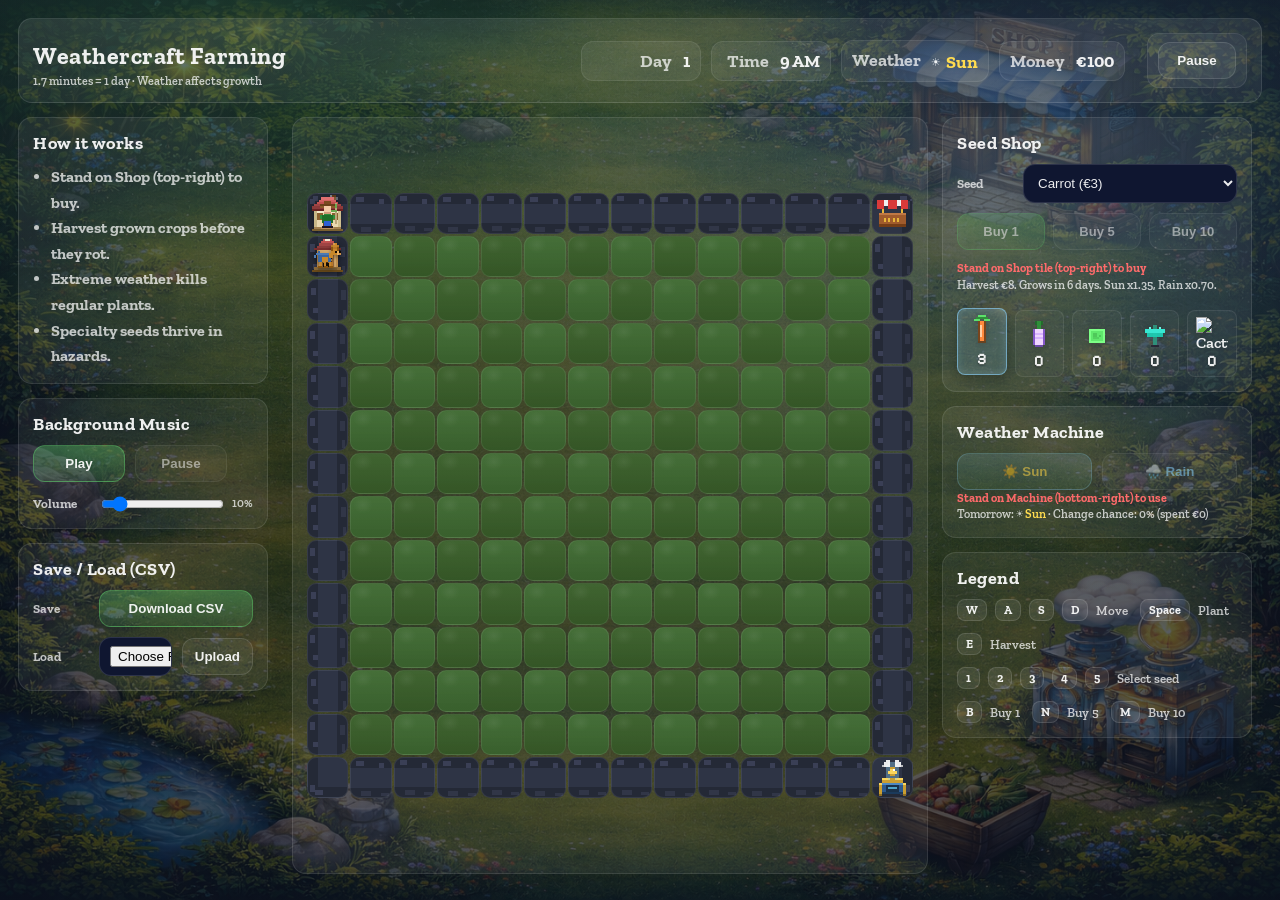
==== commit 5de1d124: "broken out files" ====
--- a/index.html
+++ b/index.html
@@ -131,7 +131,7 @@
 
     <audio
       id="bgm"
-      src="./assets/audio/Cozy%20Field%20Sunrise%201.mp3"
+      src="./assets/audio/music-cozy-field-sunrise-01.mp3"
       preload="auto"
       loop
       aria-hidden="true"
@@ -162,7 +162,14 @@
     <script src="./js/game-state.js" defer></script>
     <script src="./js/game-services.js" defer></script>
     <script src="./js/audio.js" defer></script>
-    <script src="./js/game-ui.js" defer></script>
+    <!-- UI Module (in dependency order) -->
+    <script src="./js/ui/ui-lifecycle.js" defer></script>
+    <script src="./js/ui/ui-dom.js" defer></script>
+    <script src="./js/ui/ui-state.js" defer></script>
+    <script src="./js/ui/ui-actions.js" defer></script>
+    <script src="./js/ui/ui-render.js" defer></script>
+    <script src="./js/ui/ui-updates.js" defer></script>
+    <script src="./js/ui/ui-events.js" defer></script>
     <script src="./js/dog.js" defer></script>
     <script src="./js/main.js" defer></script>
   </body>
--- a/css/styles.css
+++ b/css/styles.css
@@ -319,8 +319,8 @@
 }
 
 .farmer__img{
-  width: clamp(16px, 59.09%, 40px);
-  height: clamp(16px, 59.09%, 40px);
+  width: clamp(20px, 73.61%, 50px);
+  height: clamp(20px, 73.61%, 50px);
   display: block;
   pointer-events: none;
 }
--- a/css/layout.css
+++ b/css/layout.css
@@ -50,7 +50,7 @@
 
   .main {
     flex: 1;
-    /* min-height: 0 removed — already the browser default for flex children */
+    min-height: 0; /* Required: browser default is min-height:auto, not 0; without this .main can grow taller than the viewport when panel content is large */
     align-items: stretch;
   }
 
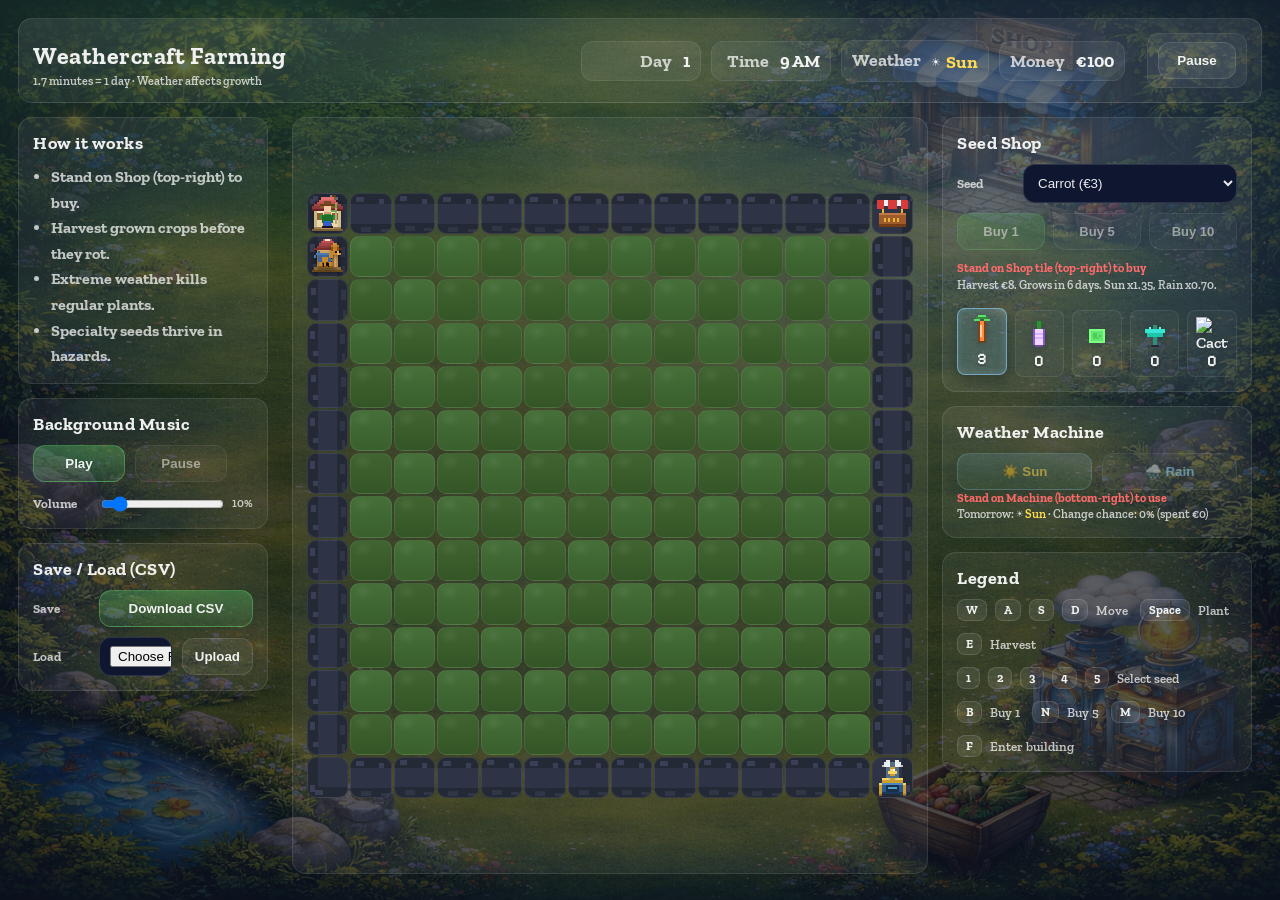
==== commit bdbf872f: "Buildings!" ====
--- a/index.html
+++ b/index.html
@@ -79,6 +79,13 @@
               <div id="grid" class="grid" role="grid" aria-label="Farm grid"></div>
             </div>
           </div>
+          <div id="building-interior" class="building-interior" hidden role="dialog" aria-modal="true" aria-labelledby="building-interior-name">
+            <div class="building-interior__header">
+              <span id="building-interior-name" class="building-interior__name"></span>
+              <span class="building-interior__hint"><kbd class="kbd">F</kbd> / <kbd class="kbd">Esc</kbd> &mdash; Leave</span>
+            </div>
+            <div id="building-interior-content" class="building-interior__content"></div>
+          </div>
         </section>
 
         <aside class="panel panel--right" aria-label="Shop and weather">
@@ -123,6 +130,7 @@
               <div class="legend__row"><span class="kbd">B</span> Buy 1</div>
               <div class="legend__row"><span class="kbd">N</span> Buy 5</div>
               <div class="legend__row"><span class="kbd">M</span> Buy 10</div>
+              <div class="legend__row"><span class="kbd">F</span> Enter building</div>
             </div>
           </div>
         </aside>
--- a/css/styles.css
+++ b/css/styles.css
@@ -705,3 +705,104 @@
   50% { transform: skewX(7.5deg); }
   100% { transform: skewX(-7.5deg); }
 }
+
+/* ==========================================================================
+   6. BUILDING INTERIOR OVERLAY
+   ========================================================================== */
+
+.building-interior{
+  position: absolute;
+  inset: 0;
+  z-index: 20;
+  display: flex;
+  flex-direction: column;
+  align-items: center;
+  justify-content: flex-start;
+  gap: 10px;
+  padding: 14px;
+  background: rgba(11, 16, 32, 0.94);
+  backdrop-filter: blur(6px);
+  border-radius: 14px;
+  animation: interior-fade-in 0.18s ease;
+}
+.building-interior[hidden]{ display: none; }
+
+@keyframes interior-fade-in{
+  from{ opacity: 0; transform: scale(0.97); }
+  to  { opacity: 1; transform: scale(1); }
+}
+
+.building-interior__header{
+  display: flex;
+  align-items: center;
+  justify-content: space-between;
+  width: 100%;
+  flex-shrink: 0;
+}
+
+.building-interior__name{
+  font-family: var(--font-pixel);
+  font-size: 1.2rem;
+  color: var(--accent);
+  letter-spacing: 0.5px;
+}
+
+.building-interior__hint{
+  font-size: 0.72rem;
+  color: var(--muted);
+  white-space: nowrap;
+}
+
+.building-interior__content{
+  flex: 1 1 0;
+  min-height: 0;
+  min-width: 0;
+  width: 100%;
+  display: flex;
+  align-items: center;
+  justify-content: center;
+}
+
+/* 8×8 room grid */
+.interior-room{
+  /* Square: constrained by whichever axis is smaller */
+  height: 100%;
+  aspect-ratio: 1 / 1;
+  max-width: 100%;
+  display: grid;
+  grid-template-columns: repeat(9, 1fr);
+  grid-template-rows: repeat(9, 1fr);
+  gap: 0;
+  border: 3px solid #200A02;
+  border-radius: 3px;
+  overflow: hidden;
+  image-rendering: pixelated;
+}
+
+.interior-room__tile{
+  position: relative;
+  width: 100%;
+  height: 100%;
+  background-size: 100% 100%;
+  background-repeat: no-repeat;
+  image-rendering: pixelated;
+}
+
+.interior-room__tile--wall{
+  background-image: url('../assets/sprites/pixel-wall-interior.svg');
+}
+
+.interior-room__tile--floor{
+  background-image: url('../assets/sprites/pixel-floor-interior.svg');
+}
+
+.interior-farmer{
+  position: absolute;
+  inset: 5%;
+  width: 90%;
+  height: 90%;
+  object-fit: contain;
+  image-rendering: pixelated;
+  z-index: 2;
+  filter: drop-shadow(0 1px 2px rgba(0,0,0,0.7));
+}
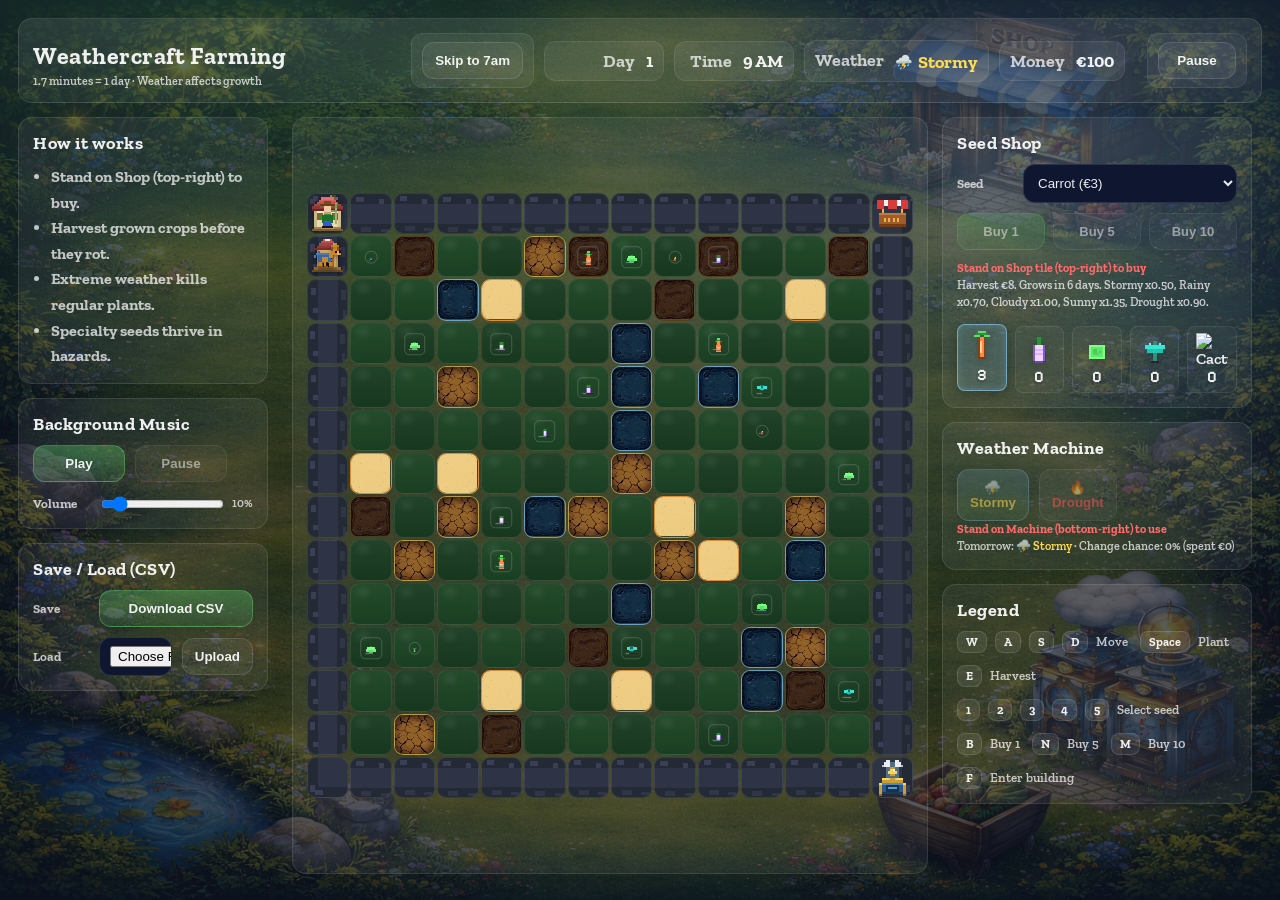
==== commit 5072e3d2: "Weather changes" ====
--- a/index.html
+++ b/index.html
@@ -15,6 +15,9 @@
           <div class="title__hint"><span id="day-length-minutes">5</span> minutes = 1 day · Weather affects growth</div>
         </div>
         <div class="hud" aria-label="Game status">
+          <div class="hud__item hud__item--btn">
+            <button id="skip-to-7am-btn" class="btn" type="button">Skip to 7am</button>
+          </div>
           <div class="hud__item"><span class="hud__label">Day</span> <span id="day-value">1</span></div>
           <div class="hud__item"><span class="hud__label">Time</span> <span id="time-value">12 AM</span></div>
           <div class="hud__item">
@@ -110,14 +113,14 @@
           <div class="card">
             <div class="card__title">Weather Machine</div>
             <div class="weather-machine-row" role="group" aria-label="Set tomorrow weather">
-              <button id="weather-machine-sun-btn" class="btn btn--weather" type="button">
-                ☀️ <span class="text--sun">Sun</span>
+              <button id="weather-machine-stormy-btn" class="btn btn--weather" type="button">
+                ⛈️ <span class="text--stormy">Stormy</span>
               </button>
-              <button id="weather-machine-rain-btn" class="btn btn--weather" type="button">
-                🌧️ <span class="text--rain">Rain</span>
+              <button id="weather-machine-drought-btn" class="btn btn--weather" type="button">
+                🔥 <span class="text--drought">Drought</span>
               </button>
             </div>
-            <div class="small" id="weather-machine-info">Tomorrow: ☀️ Sun</div>
+            <div class="small" id="weather-machine-info">Tomorrow: ☀️ Clear</div>
           </div>
 
           <div class="card">
--- a/css/styles.css
+++ b/css/styles.css
@@ -21,11 +21,15 @@
   --rain: #8bd3ff;
   --sun: #ffdc50;
 
-  /* Hazard Colors */
-  --scorched-border: rgba(255,230,120,0.75);
-  --scorched-grad: linear-gradient(180deg, #c58a00, #6b3f00);
-  --waterlogged-border: rgba(120,200,255,0.70);
-  --waterlogged-grad: linear-gradient(180deg, #0a2d7c, #05183d);
+  /* Terrain Colors */
+  --desert-border: rgba(255, 160, 60, 0.80);
+  --desert-grad: linear-gradient(180deg, #7a2e00, #3d1200);
+  --arid-border: rgba(220, 185, 80, 0.75);
+  --arid-grad: linear-gradient(180deg, #9e6200, #573200);
+  --muddy-border: rgba(90, 60, 20, 0.85);
+  --muddy-grad: linear-gradient(180deg, #2a1800, #130b00);
+  --flooded-border: rgba(120,200,255,0.70);
+  --flooded-grad: linear-gradient(180deg, #0a2d7c, #05183d);
 
   /* Crop Sizes */
   --size-cactus-grown: 95.45%;
@@ -67,9 +71,12 @@
 /* Global Pixel Rendering */
 img, .tile--path { image-rendering: pixelated; }
 
-.text--sun { color: var(--sun); }
-.text--rain { color: var(--rain); }
-.text--night { color: #b8ccff; }
+.text--stormy  { color: var(--sun); }
+.text--rainy   { color: var(--rain); }
+.text--cloudy  { color: #aaaaaa; }
+.text--sunny   { color: var(--sun); }
+.text--drought { color: #ff5555; }
+.text--night   { color: #b8ccff; }
 
 /* ==========================================================================
    2. WORLD ENGINE (Grid & Tiles)
@@ -127,10 +134,22 @@
   }
 }
 
-.game-wrap.weather--rain{
-  /* Keep it green (not blue). Waterlogged tiles handle the blue overlay. */
+.game-wrap.weather--stormy {
+  --field: #1a3d22;
+  --field-alt: #1d4525;
+}
+.game-wrap.weather--rainy {
+  /* Keep it green (not blue). Flooded tiles handle the blue overlay. */
   --field: #2c4a26;
   --field-alt: #2f552a;
+}
+.game-wrap.weather--cloudy {
+  --field: #283d28;
+  --field-alt: #2b452b;
+}
+.game-wrap.weather--drought {
+  --field: #4a3d22;
+  --field-alt: #55461f;
 }
 
 .grid{
@@ -175,25 +194,40 @@
   box-shadow: 0 0 0 2px rgba(139,211,255,0.6) inset;
 }
 
-.tile--waterlogged,
-.tile--scorched {
+.tile--desert,
+.tile--arid,
+.tile--muddy,
+.tile--flooded {
   background: transparent !important;
 }
 
-.tile--waterlogged { border-color: var(--waterlogged-border); }
-.tile--scorched { border-color: var(--scorched-border); }
-
-.tile--waterlogged::before,
-.tile--scorched::before {
+.tile--desert     { border-color: var(--desert-border); }
+.tile--arid       { border-color: var(--arid-border); }
+.tile--muddy      { border-color: var(--muddy-border); }
+.tile--flooded { border-color: var(--flooded-border); }
+
+.tile--desert::before,
+.tile--arid::before,
+.tile--muddy::before,
+.tile--flooded::before {
   content: "";
   position: absolute;
   inset: 0;
   z-index: 1;
   pointer-events: none;
-}
-
-.tile--waterlogged::before { background: var(--waterlogged-grad); }
-.tile--scorched::before { background: var(--scorched-grad); }
+  background-size: 100% 100%;
+  background-repeat: no-repeat;
+  image-rendering: pixelated;
+}
+
+.tile--desert.tile--variant-1::before   { background-image: url('../assets/sprites/tile-desert-01.bmp'); }
+.tile--desert.tile--variant-2::before   { background-image: url('../assets/sprites/tile-desert-02.bmp'); }
+.tile--arid.tile--variant-1::before     { background-image: url('../assets/sprites/tile-arid-01.bmp'); }
+.tile--arid.tile--variant-2::before     { background-image: url('../assets/sprites/tile-arid-02.bmp'); }
+.tile--flooded.tile--variant-1::before  { background-image: url('../assets/sprites/tile-flooded-01.bmp'); }
+.tile--flooded.tile--variant-2::before  { background-image: url('../assets/sprites/tile-flooded-02.bmp'); }
+.tile--muddy.tile--variant-1::before    { background-image: url('../assets/sprites/tile-muddy-01.bmp'); }
+.tile--muddy.tile--variant-2::before    { background-image: url('../assets/sprites/tile-muddy-02.bmp'); }
 
 .tile--black{
   /* Solid black for rotted tiles (no crop planting allowed while active). */
@@ -610,7 +644,7 @@
 
 .weather-machine-row{
   display: grid;
-  grid-template-columns: 1fr 1fr;
+  grid-template-columns: repeat(5, 1fr);
   gap: 10px;
   margin-top: 8px;
 }
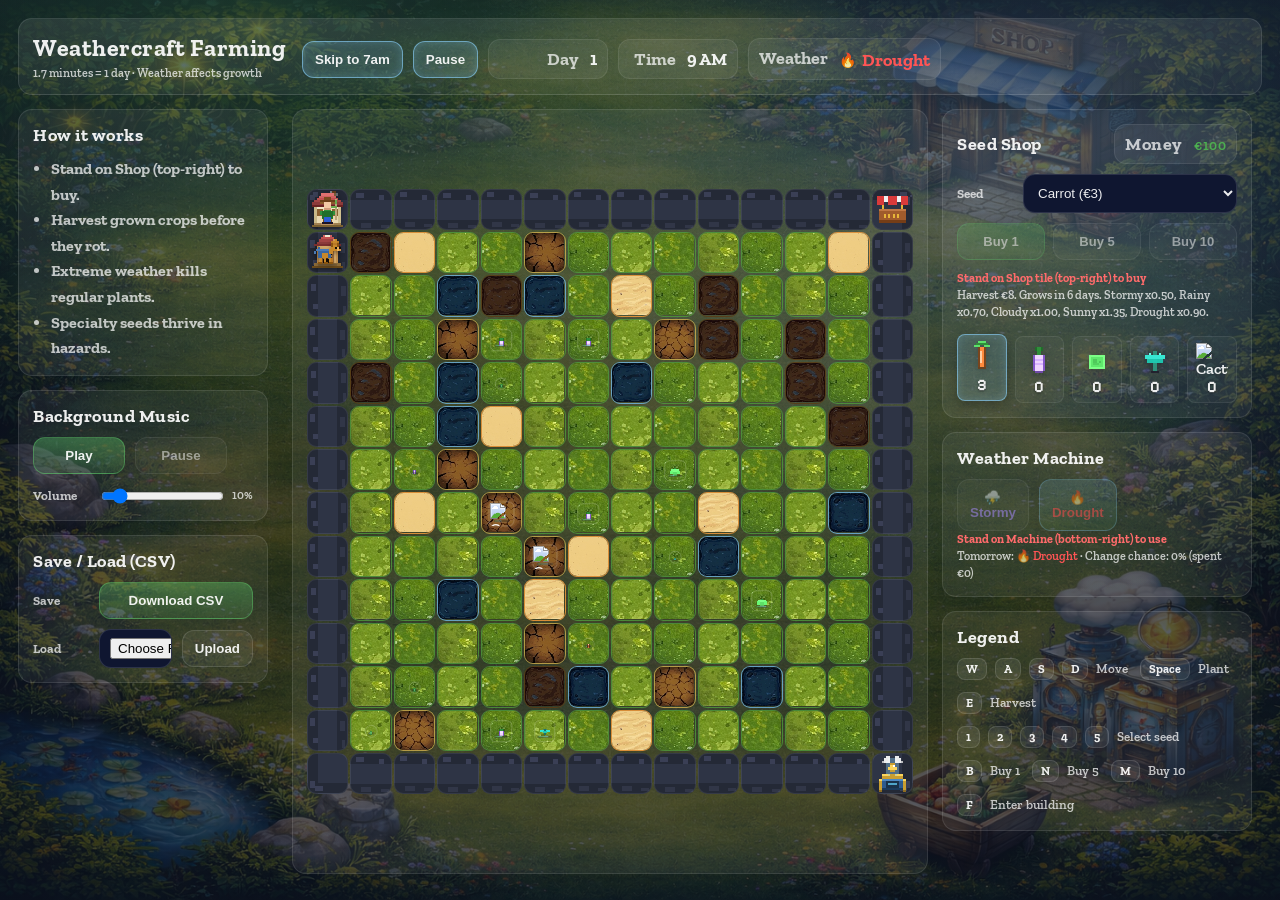
==== commit 68535165: "New Graphics & Fixes" ====
--- a/index.html
+++ b/index.html
@@ -15,9 +15,8 @@
           <div class="title__hint"><span id="day-length-minutes">5</span> minutes = 1 day · Weather affects growth</div>
         </div>
         <div class="hud" aria-label="Game status">
-          <div class="hud__item hud__item--btn">
-            <button id="skip-to-7am-btn" class="btn" type="button">Skip to 7am</button>
-          </div>
+          <button id="skip-to-7am-btn" class="btn btn--weather" type="button">Skip to 7am</button>
+          <button id="pause-btn" class="btn btn--weather pause-btn" type="button">Pause</button>
           <div class="hud__item"><span class="hud__label">Day</span> <span id="day-value">1</span></div>
           <div class="hud__item"><span class="hud__label">Time</span> <span id="time-value">12 AM</span></div>
           <div class="hud__item">
@@ -26,10 +25,6 @@
               <span id="weather-icon" class="weather-icon" aria-hidden="true">☀️</span>
               <span id="weather-value">Sun</span>
             </span>
-          </div>
-          <div class="hud__item"><span class="hud__label">Money</span> €<span id="money-value">0</span></div>
-          <div class="hud__item hud__item--btn">
-            <button id="pause-btn" class="btn pause-btn" type="button">Pause</button>
           </div>
         </div>
       </header>
@@ -93,7 +88,7 @@
 
         <aside class="panel panel--right" aria-label="Shop and weather">
           <div class="card">
-            <div class="card__title">Seed Shop</div>
+            <div class="card__title card__title--row">Seed Shop<span class="hud__item hud__item--money"><span class="hud__label">Money</span> €<span id="money-value">0</span></span></div>
             <div class="shop-row">
               <label class="label" for="seed-select">Seed</label>
               <select id="seed-select" class="select"></select>
@@ -112,6 +107,10 @@
 
           <div class="card">
             <div class="card__title">Weather Machine</div>
+            <!-- Intentionally only Stormy and Drought are offered — the machine
+                 is a hazard tool, not a general forecast selector. The JS in
+                 setupWeatherMachineUiHandlers gracefully skips any weather ID
+                 that has no corresponding button. -->
             <div class="weather-machine-row" role="group" aria-label="Set tomorrow weather">
               <button id="weather-machine-stormy-btn" class="btn btn--weather" type="button">
                 ⛈️ <span class="text--stormy">Stormy</span>
@@ -168,6 +167,7 @@
       aria-hidden="true"
     ></audio>
 
+    <!-- Load order matters: constants → game-mechanics → game-state → game-services → audio → ui/* → dog → main -->
     <script src="./js/constants.js" defer></script>
     <script src="./js/game-mechanics.js" defer></script>
     <script src="./js/game-state.js" defer></script>
--- a/css/styles.css
+++ b/css/styles.css
@@ -22,6 +22,7 @@
   --sun: #ffdc50;
 
   /* Terrain Colors */
+  --grassy-border: rgba(80, 160, 60, 0.75);
   --desert-border: rgba(255, 160, 60, 0.80);
   --desert-grad: linear-gradient(180deg, #7a2e00, #3d1200);
   --arid-border: rgba(220, 185, 80, 0.75);
@@ -71,12 +72,13 @@
 /* Global Pixel Rendering */
 img, .tile--path { image-rendering: pixelated; }
 
-.text--stormy  { color: var(--sun); }
+.text--stormy  { color: #a78bfa; }
 .text--rainy   { color: var(--rain); }
 .text--cloudy  { color: #aaaaaa; }
 .text--sunny   { color: var(--sun); }
 .text--drought { color: #ff5555; }
 .text--night   { color: #b8ccff; }
+.text--warning { color: var(--danger); font-weight: bold; }
 
 /* ==========================================================================
    2. WORLD ENGINE (Grid & Tiles)
@@ -194,22 +196,17 @@
   box-shadow: 0 0 0 2px rgba(139,211,255,0.6) inset;
 }
 
-.tile--desert,
-.tile--arid,
-.tile--muddy,
-.tile--flooded {
+.tile[data-terrain] {
   background: transparent !important;
 }
 
-.tile--desert     { border-color: var(--desert-border); }
-.tile--arid       { border-color: var(--arid-border); }
-.tile--muddy      { border-color: var(--muddy-border); }
-.tile--flooded { border-color: var(--flooded-border); }
-
-.tile--desert::before,
-.tile--arid::before,
-.tile--muddy::before,
-.tile--flooded::before {
+.tile[data-terrain="grassy"]  { border-color: var(--grassy-border); }
+.tile[data-terrain="desert"]  { border-color: var(--desert-border); }
+.tile[data-terrain="arid"]    { border-color: var(--arid-border); }
+.tile[data-terrain="muddy"]   { border-color: var(--muddy-border); }
+.tile[data-terrain="flooded"] { border-color: var(--flooded-border); }
+
+.tile[data-terrain]::before {
   content: "";
   position: absolute;
   inset: 0;
@@ -220,14 +217,26 @@
   image-rendering: pixelated;
 }
 
-.tile--desert.tile--variant-1::before   { background-image: url('../assets/sprites/tile-desert-01.bmp'); }
-.tile--desert.tile--variant-2::before   { background-image: url('../assets/sprites/tile-desert-02.bmp'); }
-.tile--arid.tile--variant-1::before     { background-image: url('../assets/sprites/tile-arid-01.bmp'); }
-.tile--arid.tile--variant-2::before     { background-image: url('../assets/sprites/tile-arid-02.bmp'); }
-.tile--flooded.tile--variant-1::before  { background-image: url('../assets/sprites/tile-flooded-01.bmp'); }
-.tile--flooded.tile--variant-2::before  { background-image: url('../assets/sprites/tile-flooded-02.bmp'); }
-.tile--muddy.tile--variant-1::before    { background-image: url('../assets/sprites/tile-muddy-01.bmp'); }
-.tile--muddy.tile--variant-2::before    { background-image: url('../assets/sprites/tile-muddy-02.bmp'); }
+.tile[data-terrain="grassy"].tile--variant-1::before  { background-image: url('../assets/sprites/tile-grass-01.bmp'); }
+.tile[data-terrain="grassy"].tile--variant-2::before  { background-image: url('../assets/sprites/tile-grass-02.bmp'); }
+.tile[data-terrain="grassy"].tile--variant-3::before  { background-image: url('../assets/sprites/tile-grass-03.bmp'); }
+.tile[data-terrain="grassy"].tile--variant-4::before  { background-image: url('../assets/sprites/tile-grass-04.bmp'); }
+.tile[data-terrain="desert"].tile--variant-1::before,
+.tile[data-terrain="desert"].tile--variant-3::before  { background-image: url('../assets/sprites/tile-desert-01.bmp'); }
+.tile[data-terrain="desert"].tile--variant-2::before,
+.tile[data-terrain="desert"].tile--variant-4::before  { background-image: url('../assets/sprites/tile-desert-02.bmp'); }
+.tile[data-terrain="arid"].tile--variant-1::before,
+.tile[data-terrain="arid"].tile--variant-3::before    { background-image: url('../assets/sprites/tile-arid-01.bmp'); }
+.tile[data-terrain="arid"].tile--variant-2::before,
+.tile[data-terrain="arid"].tile--variant-4::before    { background-image: url('../assets/sprites/tile-arid-02.bmp'); }
+.tile[data-terrain="flooded"].tile--variant-1::before,
+.tile[data-terrain="flooded"].tile--variant-3::before { background-image: url('../assets/sprites/tile-flooded-01.bmp'); }
+.tile[data-terrain="flooded"].tile--variant-2::before,
+.tile[data-terrain="flooded"].tile--variant-4::before { background-image: url('../assets/sprites/tile-flooded-02.bmp'); }
+.tile[data-terrain="muddy"].tile--variant-1::before,
+.tile[data-terrain="muddy"].tile--variant-3::before   { background-image: url('../assets/sprites/tile-muddy-01.bmp'); }
+.tile[data-terrain="muddy"].tile--variant-2::before,
+.tile[data-terrain="muddy"].tile--variant-4::before   { background-image: url('../assets/sprites/tile-muddy-02.bmp'); }
 
 .tile--black{
   /* Solid black for rotted tiles (no crop planting allowed while active). */
@@ -365,7 +374,7 @@
 .header{
   display: flex;
   align-items: flex-end;
-  justify-content: space-between;
+  justify-content: flex-start;
   gap: 16px;
   padding: 14px 14px;
   background: linear-gradient(180deg, rgba(255,255,255,0.09), rgba(255,255,255,0.05));
@@ -390,7 +399,7 @@
   flex-wrap: wrap;
   gap: 10px;
   align-items: center;
-  justify-content: flex-end;
+  justify-content: flex-start;
 }
 .hud__item{
   background: rgba(255,255,255,0.06);
@@ -415,8 +424,18 @@
   min-width: 100px;
   text-align: center;
 }
-.pause-btn{
-  width: 100%;
+
+#skip-to-7am-btn,
+#pause-btn {
+  background: rgba(139, 211, 255, 0.14);
+  border-color: rgba(139, 211, 255, 0.62);
+  box-shadow: inset 0 0 8px rgba(139, 211, 255, 0.22);
+}
+#skip-to-7am-btn:hover,
+#pause-btn:hover {
+  background: rgba(139, 211, 255, 0.22);
+  border-color: rgba(139, 211, 255, 0.75);
+  box-shadow: 0 4px 12px rgba(0,0,0,0.2), inset 0 0 10px rgba(139, 211, 255, 0.28);
 }
 .hud__weather{
   display: inline-flex;
@@ -446,6 +465,16 @@
   font-weight: 700;
   letter-spacing: 0.5px;
   margin-bottom: 10px;
+}
+.card__title--row{
+  display: flex;
+  align-items: center;
+  justify-content: space-between;
+}
+.hud__item--money{
+  font-size: 14px;
+  font-weight: 600;
+  color: #4caf50;
 }
 
 .legend{
@@ -496,7 +525,10 @@
   flex: 1;
   min-width: 0;
   cursor: pointer;
-  transition: all 0.2s cubic-bezier(0.175, 0.885, 0.32, 1.275);
+  transition: transform 0.2s cubic-bezier(0.175, 0.885, 0.32, 1.275),
+              background 0.2s cubic-bezier(0.175, 0.885, 0.32, 1.275),
+              border-color 0.2s cubic-bezier(0.175, 0.885, 0.32, 1.275),
+              box-shadow 0.2s cubic-bezier(0.175, 0.885, 0.32, 1.275);
 }
 
 .inventory-item:hover {
@@ -507,8 +539,8 @@
 }
 
 .inventory-item--selected {
-  background: rgba(139, 211, 255, 0.14) !important;
-  border-color: rgba(139, 211, 255, 0.62) !important;
+  background: rgba(139, 211, 255, 0.14);
+  border-color: rgba(139, 211, 255, 0.62);
   box-shadow: 
     0 4px 12px rgba(0, 0, 0, 0.25),
     inset 0 0 8px rgba(139, 211, 255, 0.22);
@@ -564,7 +596,10 @@
 }
 .btn--weather{
   background: rgba(255,255,255,0.06);
-  transition: all 0.2s cubic-bezier(0.175, 0.885, 0.32, 1.275);
+  transition: transform 0.2s cubic-bezier(0.175, 0.885, 0.32, 1.275),
+              background 0.2s cubic-bezier(0.175, 0.885, 0.32, 1.275),
+              border-color 0.2s cubic-bezier(0.175, 0.885, 0.32, 1.275),
+              box-shadow 0.2s cubic-bezier(0.175, 0.885, 0.32, 1.275);
 }
 .btn--weather:hover {
   background: rgba(255, 255, 255, 0.1);
@@ -601,7 +636,7 @@
   border: 1px solid rgba(255,255,255,0.12);
   border-radius: 12px;
   padding: 10px 10px;
-  color-scheme: dark; /* removed duplicate color: var(--text) */
+  color-scheme: dark;
 }
 .select:hover{
   background: #121c3a;
@@ -719,6 +754,15 @@
 /* ==========================================================================
    5. SYSTEMS (Weather & Animations)
    ========================================================================== */
+.map-icon {
+  position: absolute;
+  inset: 5%;
+  width: 90%;
+  height: 90%;
+  object-fit: cover;
+  image-rendering: pixelated;
+}
+
 .weather-machine-icon--map {
   animation: machine-pulse 3s infinite ease-in-out;
 }
@@ -727,6 +771,11 @@
   0% { transform: scale(1) translateY(0); }
   50% { transform: scale(1.05) translateY(-2%); }
   100% { transform: scale(1) translateY(0); }
+}
+
+.farmhouse-icon--map {
+  object-fit: contain;
+  filter: drop-shadow(0 2px 3px rgba(0,0,0,0.4));
 }
 
 .shop-icon--map {
@@ -797,7 +846,7 @@
   justify-content: center;
 }
 
-/* 8×8 room grid */
+/* 9×9 room grid */
 .interior-room{
   /* Square: constrained by whichever axis is smaller */
   height: 100%;
